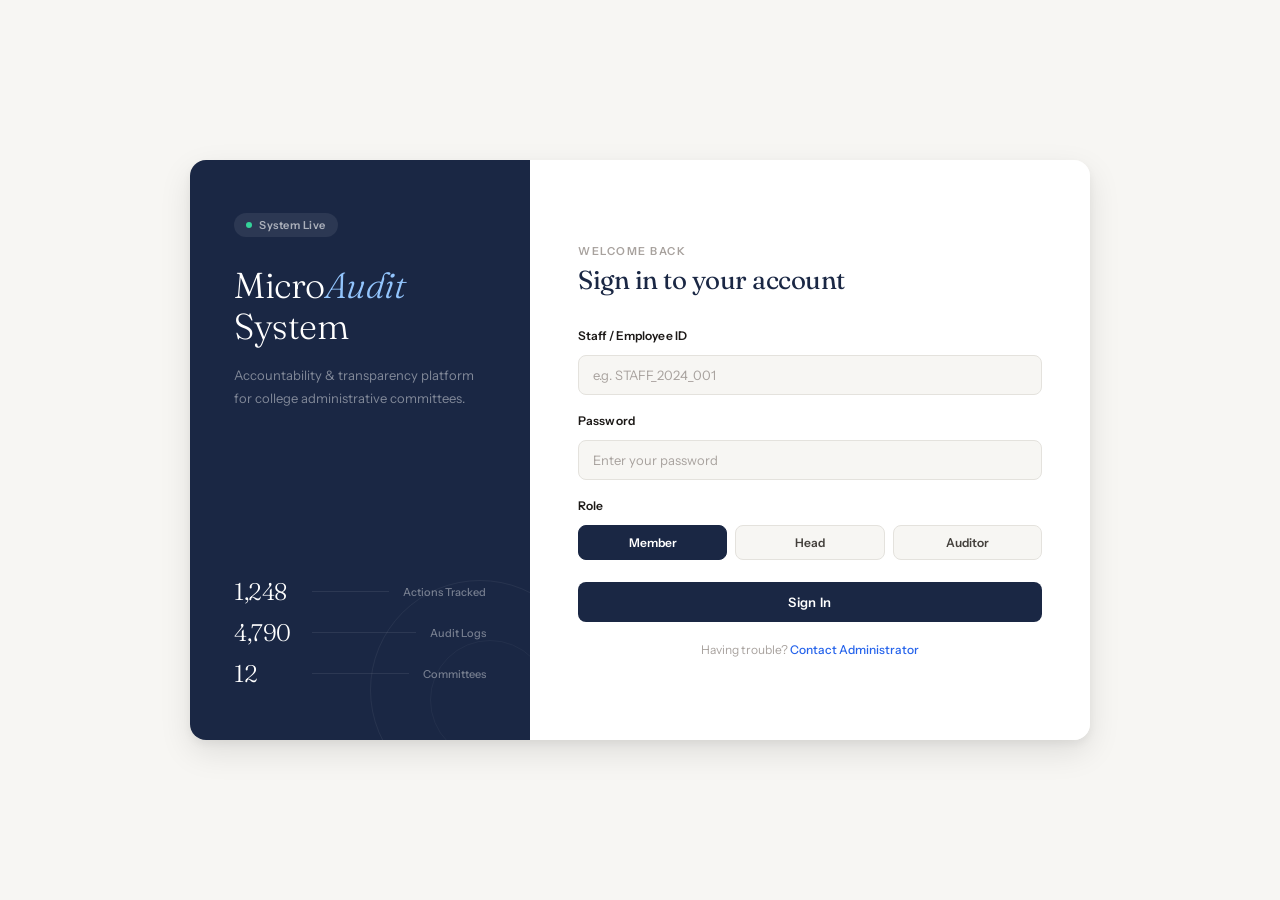
==== index.html @ 89b5cac2 "feat: initial frontend — Member 1 (Gaurav)" ====
<!DOCTYPE html>
<html lang="en">
<head>
  <meta charset="UTF-8"/>
  <meta name="viewport" content="width=device-width, initial-scale=1.0"/>
  <title>MicroAudit — Login</title>
  <link href="https://fonts.googleapis.com/css2?family=Fraunces:ital,wght@0,300;0,400;1,300;1,400&family=Instrument+Sans:wght@400;500;600;700&display=swap" rel="stylesheet"/>
  <link rel="stylesheet" href="css/global.css"/>
  <link rel="stylesheet" href="css/login.css"/>
</head>
<body>
<div class="login-page">

  <!-- LEFT -->
  <div class="left-panel">
    <div class="lp-top">
      <div class="lp-badge"><span class="lp-badge-dot"></span> System Live</div>
      <div class="lp-title">Micro<em>Audit</em><br/>System</div>
      <p class="lp-desc">Accountability & transparency platform for college administrative committees.</p>
    </div>
    <div class="lp-stats">
      <div class="lp-stat">
        <div class="lp-stat-num">1,248</div>
        <div class="lp-stat-line"></div>
        <div class="lp-stat-label">Actions Tracked</div>
      </div>
      <div class="lp-stat">
        <div class="lp-stat-num">4,790</div>
        <div class="lp-stat-line"></div>
        <div class="lp-stat-label">Audit Logs</div>
      </div>
      <div class="lp-stat">
        <div class="lp-stat-num">12</div>
        <div class="lp-stat-line"></div>
        <div class="lp-stat-label">Committees</div>
      </div>
    </div>
  </div>

  <!-- RIGHT -->
  <div class="right-panel">
    <div class="rp-label">Welcome back</div>
    <div class="rp-title">Sign in to your account</div>

    <div class="form-body">
      <div class="form-group">
        <label>Staff / Employee ID</label>
        <input type="text" id="userId" name="userId" placeholder="e.g. STAFF_2024_001"/>
      </div>
      <div class="form-group">
        <label>Password</label>
        <input type="password" id="password" name="password" placeholder="Enter your password"/>
      </div>
      <div class="form-group">
        <label>Role</label>
        <div class="role-grid">
          <button type="button" class="role-btn active" onclick="selectRole(this)">Member</button>
          <button type="button" class="role-btn" onclick="selectRole(this)">Head</button>
          <button type="button" class="role-btn" onclick="selectRole(this)">Auditor</button>
        </div>
        <input type="hidden" id="selectedRole" name="role" value="Member"/>
      </div>
      <div class="error-msg" id="errMsg">Please fill in all fields.</div>
      <button type="button" class="login-btn" id="loginBtn" onclick="handleLogin()">Sign In</button>
    </div>

    <div class="form-footer">
      Having trouble? <a href="#">Contact Administrator</a>
    </div>
  </div>

</div>
<script src="js/User.js"></script>
<script src="js/login.js"></script>
</body>
</html>
---- css/global.css ----
/* ============================================
   global.css — Clean Minimal Theme
   Fonts: Fraunces (display) + Instrument Sans (body)
   ============================================ */

*, *::before, *::after { box-sizing: border-box; margin: 0; padding: 0; }

:root {
  --bg:       #f7f6f3;
  --surface:  #ffffff;
  --surface2: #f2f1ee;
  --border:   #e4e2dd;
  --border2:  #d0cec9;
  --navy:     #1a2744;
  --navy2:    #2d3f6b;
  --accent:   #2563eb;
  --success:  #16a34a;
  --warn:     #d97706;
  --danger:   #dc2626;
  --text:     #1c1917;
  --text2:    #44403c;
  --muted:    #a8a29e;
  --sw:       224px;
  --shadow-sm: 0 1px 3px rgba(0,0,0,0.06), 0 1px 2px rgba(0,0,0,0.04);
  --shadow:    0 4px 12px rgba(0,0,0,0.07), 0 2px 4px rgba(0,0,0,0.04);
  --shadow-lg: 0 12px 32px rgba(0,0,0,0.1), 0 4px 8px rgba(0,0,0,0.05);
}

body {
  font-family: 'Instrument Sans', sans-serif;
  background: var(--bg);
  color: var(--text);
  min-height: 100vh;
  -webkit-font-smoothing: antialiased;
}

a { text-decoration: none; color: inherit; }

.sidebar {
  width: var(--sw);
  background: var(--navy);
  display: flex; flex-direction: column;
  position: fixed; top: 0; left: 0; height: 100vh; z-index: 100;
}

.logo-wrap { padding: 28px 22px 22px; border-bottom: 1px solid rgba(255,255,255,0.08); }
.logo-text { font-family: 'Fraunces', serif; font-size: 18px; font-weight: 300; color: #fff; letter-spacing: 0.2px; line-height: 1.2; }
.logo-text span { font-style: italic; color: #93c5fd; }
.logo-sub { font-size: 10px; font-weight: 500; letter-spacing: 1.5px; text-transform: uppercase; color: rgba(255,255,255,0.35); margin-top: 4px; }

.nav { flex: 1; padding: 16px 12px; display: flex; flex-direction: column; gap: 1px; }
.nav-label { font-size: 9px; font-weight: 600; letter-spacing: 1.5px; text-transform: uppercase; color: rgba(255,255,255,0.28); padding: 14px 10px 6px; }
.nav-item { display: flex; align-items: center; gap: 10px; padding: 9px 10px; border-radius: 6px; cursor: pointer; font-size: 13px; font-weight: 500; color: rgba(255,255,255,0.55); transition: all 0.15s; border: 1px solid transparent; }
.nav-item:hover { background: rgba(255,255,255,0.07); color: rgba(255,255,255,0.9); }
.nav-item.active { background: rgba(255,255,255,0.12); color: #fff; border-color: rgba(255,255,255,0.1); }
.nav-icon { font-size: 14px; width: 20px; text-align: center; opacity: 0.8; }
.badge { margin-left: auto; background: #2563eb; color: #fff; font-size: 10px; font-weight: 600; padding: 1px 7px; border-radius: 20px; }

.sidebar-foot { padding: 14px; border-top: 1px solid rgba(255,255,255,0.08); }
.user-card { display: flex; align-items: center; gap: 10px; padding: 10px; background: rgba(255,255,255,0.06); border-radius: 8px; cursor: pointer; transition: background 0.15s; }
.user-card:hover { background: rgba(255,255,255,0.1); }
.avatar, .avatar-sm { width: 32px; height: 32px; background: #2563eb; border-radius: 8px; display: flex; align-items: center; justify-content: center; font-size: 12px; font-weight: 700; color: #fff; flex-shrink: 0; }
.uname { font-size: 12px; font-weight: 600; color: #fff; }
.urole { font-size: 10px; color: rgba(255,255,255,0.4); margin-top: 1px; text-transform: capitalize; }

.main { margin-left: var(--sw); flex: 1; display: flex; flex-direction: column; min-height: 100vh; }

.topbar { height: 58px; border-bottom: 1px solid var(--border); display: flex; align-items: center; padding: 0 32px; gap: 12px; background: var(--surface); position: sticky; top: 0; z-index: 50; }
.topbar-title { font-family: 'Fraunces', serif; font-size: 17px; font-weight: 400; color: var(--navy); letter-spacing: -0.3px; }
.tb-right { margin-left: auto; display: flex; align-items: center; gap: 10px; }
.tb-time { font-size: 12px; color: var(--muted); font-variant-numeric: tabular-nums; }

.icon-btn { width: 34px; height: 34px; border: 1px solid var(--border); background: transparent; border-radius: 8px; color: var(--muted); cursor: pointer; font-size: 14px; display: flex; align-items: center; justify-content: center; transition: all 0.15s; position: relative; }
.icon-btn:hover { border-color: var(--navy); color: var(--navy); }
.dot { position: absolute; top: 7px; right: 7px; width: 5px; height: 5px; background: var(--danger); border-radius: 50%; border: 1.5px solid white; }

.new-action-btn { display: flex; align-items: center; gap: 6px; padding: 8px 16px; background: var(--navy); border: none; border-radius: 8px; font-family: 'Instrument Sans', sans-serif; font-size: 12px; font-weight: 600; color: #fff; cursor: pointer; transition: all 0.15s; letter-spacing: 0.2px; }
.new-action-btn:hover { background: var(--navy2); box-shadow: var(--shadow); }

.back-btn { display: flex; align-items: center; gap: 6px; padding: 8px 14px; background: transparent; border: 1px solid var(--border); border-radius: 8px; font-family: 'Instrument Sans', sans-serif; font-size: 12px; font-weight: 500; color: var(--text2); cursor: pointer; transition: all 0.15s; }
.back-btn:hover { border-color: var(--navy); color: var(--navy); }

.panel { background: var(--surface); border: 1px solid var(--border); border-radius: 12px; box-shadow: var(--shadow-sm); }
.ph { padding: 18px 22px; border-bottom: 1px solid var(--border); display: flex; align-items: center; justify-content: space-between; }
.ph-title { font-family: 'Fraunces', serif; font-size: 14px; font-weight: 400; color: var(--navy); letter-spacing: -0.2px; }
.ph-link { font-size: 12px; font-weight: 500; color: var(--accent); cursor: pointer; }

table { width: 100%; border-collapse: collapse; }
thead th { font-size: 11px; font-weight: 600; letter-spacing: 0.5px; text-transform: uppercase; color: var(--muted); padding: 11px 20px; text-align: left; border-bottom: 1px solid var(--border); background: var(--bg); }
tbody tr { transition: background 0.1s; cursor: pointer; }
tbody tr:hover { background: var(--bg); }
tbody td { padding: 13px 20px; font-size: 13px; border-bottom: 1px solid var(--border); color: var(--text2); }
tbody tr:last-child td { border-bottom: none; }

.status-badge { display: inline-flex; align-items: center; gap: 5px; padding: 3px 10px; border-radius: 20px; font-size: 11px; font-weight: 600; }
.s-created  { background: #eff6ff; color: #2563eb; }
.s-review   { background: #fffbeb; color: #d97706; }
.s-approved { background: #f0fdf4; color: #16a34a; }
.s-rejected { background: #fef2f2; color: #dc2626; }
.s-closed   { background: #f5f5f4; color: #78716c; }

.toast { position: fixed; bottom: 28px; right: 28px; background: var(--navy); border-radius: 10px; padding: 14px 20px; font-size: 13px; font-weight: 500; color: #fff; display: flex; align-items: center; gap: 10px; transform: translateY(80px); opacity: 0; transition: transform 0.35s ease, opacity 0.35s ease; box-shadow: var(--shadow-lg); z-index: 999; }
.toast.show { transform: translateY(0); opacity: 1; }

.form-row { display: grid; grid-template-columns: 1fr 1fr; gap: 16px; }
.form-group { display: flex; flex-direction: column; gap: 6px; }
.form-group.full { grid-column: 1 / -1; }
.form-group label { font-size: 12px; font-weight: 600; color: var(--text); letter-spacing: 0.1px; }
.form-group input, .form-group select, .form-group textarea { background: var(--surface); border: 1px solid var(--border); border-radius: 8px; padding: 10px 14px; font-family: 'Instrument Sans', sans-serif; font-size: 13px; color: var(--text); outline: none; transition: border-color 0.15s, box-shadow 0.15s; width: 100%; }
.form-group input:focus, .form-group select:focus, .form-group textarea:focus { border-color: var(--accent); box-shadow: 0 0 0 3px rgba(37,99,235,0.1); }
.form-group input::placeholder, .form-group textarea::placeholder { color: var(--muted); }
.form-group select option { background: var(--surface); }
.form-group input[readonly] { background: var(--bg); color: var(--muted); cursor: not-allowed; }
.form-group textarea { resize: vertical; min-height: 90px; line-height: 1.6; }
.field-err { font-size: 11px; color: var(--danger); margin-top: 2px; display: none; font-weight: 500; }
.input-err { border-color: var(--danger) !important; }

@keyframes fadeUp { from { opacity:0; transform:translateY(16px); } to { opacity:1; transform:translateY(0); } }
@keyframes blink  { 0%,100%{opacity:1} 50%{opacity:0.3} }

@media (max-width: 600px) { .sidebar{display:none} .main{margin-left:0} .form-row{grid-template-columns:1fr} }
---- css/login.css ----
/* login.css — Clean Minimal Theme */
body { display:flex; align-items:center; justify-content:center; min-height:100vh; background:var(--bg); }

.login-page { display:flex; width:900px; max-width:96vw; min-height:580px; border-radius:16px; overflow:hidden; box-shadow:var(--shadow-lg); animation:fadeUp 0.5s ease both; }

.left-panel { width:340px; background:var(--navy); padding:52px 44px; display:flex; flex-direction:column; justify-content:space-between; flex-shrink:0; position:relative; overflow:hidden; }
.left-panel::after { content:''; position:absolute; bottom:-60px; right:-60px; width:220px; height:220px; border-radius:50%; border:1px solid rgba(255,255,255,0.06); }
.left-panel::before { content:''; position:absolute; bottom:-20px; right:-20px; width:120px; height:120px; border-radius:50%; border:1px solid rgba(255,255,255,0.04); }

.lp-top {}
.lp-badge { display:inline-flex; align-items:center; gap:7px; background:rgba(255,255,255,0.08); padding:5px 12px; border-radius:20px; font-size:11px; font-weight:600; color:rgba(255,255,255,0.6); letter-spacing:0.5px; margin-bottom:28px; }
.lp-badge-dot { width:6px; height:6px; background:#34d399; border-radius:50%; animation:blink 2s ease infinite; }
.lp-title { font-family:'Fraunces',serif; font-size:36px; font-weight:300; color:#fff; line-height:1.15; letter-spacing:-0.5px; }
.lp-title em { font-style:italic; color:#93c5fd; }
.lp-desc { margin-top:16px; font-size:13px; color:rgba(255,255,255,0.45); line-height:1.8; }

.lp-stats { display:flex; flex-direction:column; gap:12px; position:relative; z-index:1; }
.lp-stat { display:flex; align-items:center; gap:14px; }
.lp-stat-num { font-family:'Fraunces',serif; font-size:24px; font-weight:300; color:#fff; width:64px; flex-shrink:0; letter-spacing:-0.5px; }
.lp-stat-label { font-size:11px; color:rgba(255,255,255,0.4); font-weight:500; }
.lp-stat-line { flex:1; height:1px; background:rgba(255,255,255,0.08); }

.right-panel { flex:1; background:#fff; padding:52px 48px; display:flex; flex-direction:column; justify-content:center; gap:0; }

.rp-label { font-size:11px; font-weight:600; letter-spacing:1.5px; text-transform:uppercase; color:var(--muted); margin-bottom:6px; }
.rp-title { font-family:'Fraunces',serif; font-size:26px; font-weight:400; color:var(--navy); letter-spacing:-0.5px; margin-bottom:32px; }

.form-body { display:flex; flex-direction:column; gap:18px; }
.form-group label { font-size:12px; font-weight:600; color:var(--text); display:block; margin-bottom:6px; }
.form-group input { width:100%; background:var(--bg); border:1px solid var(--border); border-radius:8px; padding:11px 14px; font-family:'Instrument Sans',sans-serif; font-size:13px; color:var(--text); outline:none; transition:border-color 0.15s,box-shadow 0.15s; }
.form-group input:focus { border-color:var(--accent); box-shadow:0 0 0 3px rgba(37,99,235,0.1); background:#fff; }
.form-group input::placeholder { color:var(--muted); }

.role-grid { display:grid; grid-template-columns:repeat(3,1fr); gap:8px; }
.role-btn { padding:9px 6px; background:var(--bg); border:1.5px solid var(--border); border-radius:8px; color:var(--text2); font-family:'Instrument Sans',sans-serif; font-size:12px; font-weight:600; cursor:pointer; transition:all 0.15s; text-align:center; }
.role-btn:hover { border-color:var(--navy); color:var(--navy); }
.role-btn.active { background:var(--navy); border-color:var(--navy); color:#fff; }

.error-msg { font-size:12px; color:var(--danger); background:#fef2f2; border:1px solid #fecaca; padding:10px 14px; border-radius:8px; display:none; font-weight:500; }

.login-btn { width:100%; padding:12px; background:var(--navy); border:none; border-radius:8px; font-family:'Instrument Sans',sans-serif; font-size:13px; font-weight:600; color:#fff; cursor:pointer; transition:all 0.2s; letter-spacing:0.3px; margin-top:4px; }
.login-btn:hover { background:var(--navy2); box-shadow:0 4px 16px rgba(26,39,68,0.25); }
.login-btn:disabled { opacity:0.6; cursor:not-allowed; }

.form-footer { margin-top:20px; font-size:12px; color:var(--muted); text-align:center; }
.form-footer a { color:var(--accent); font-weight:500; }

@media(max-width:680px) { .left-panel{display:none} .right-panel{padding:36px 24px} }
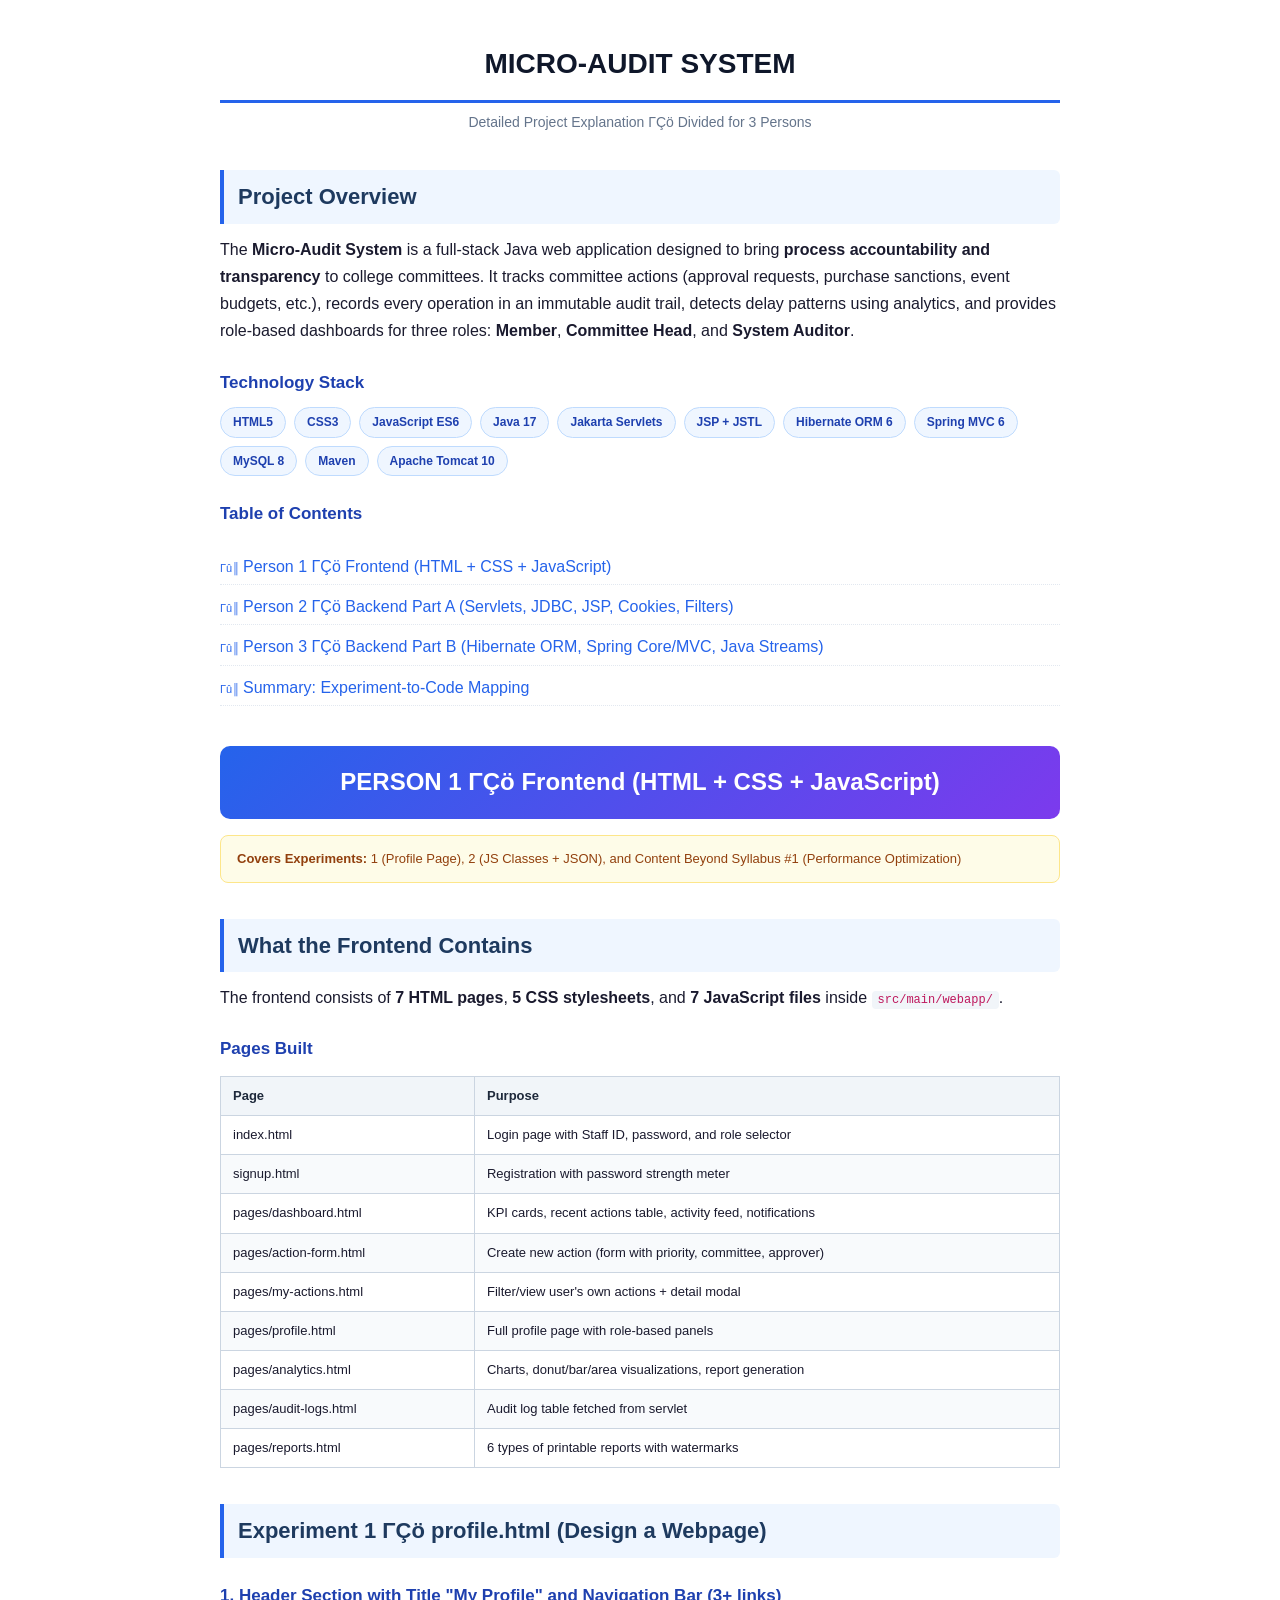
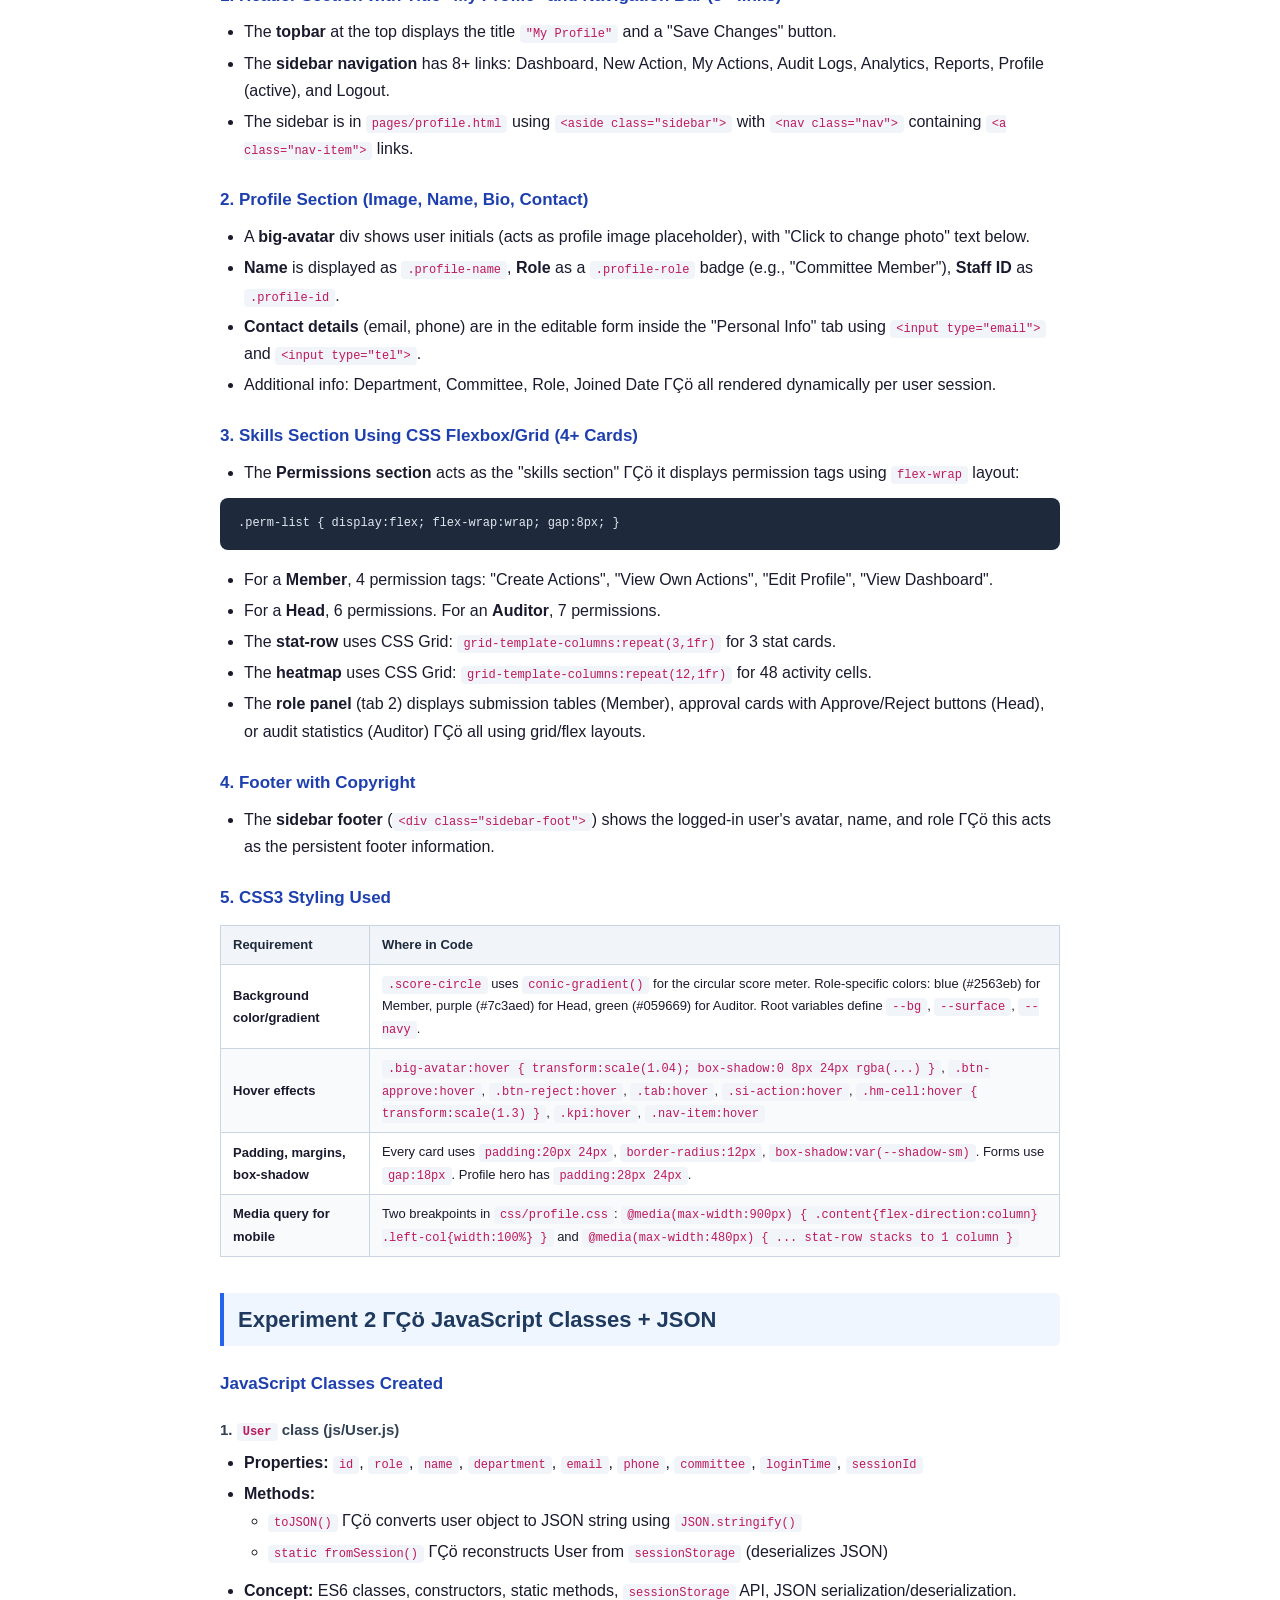
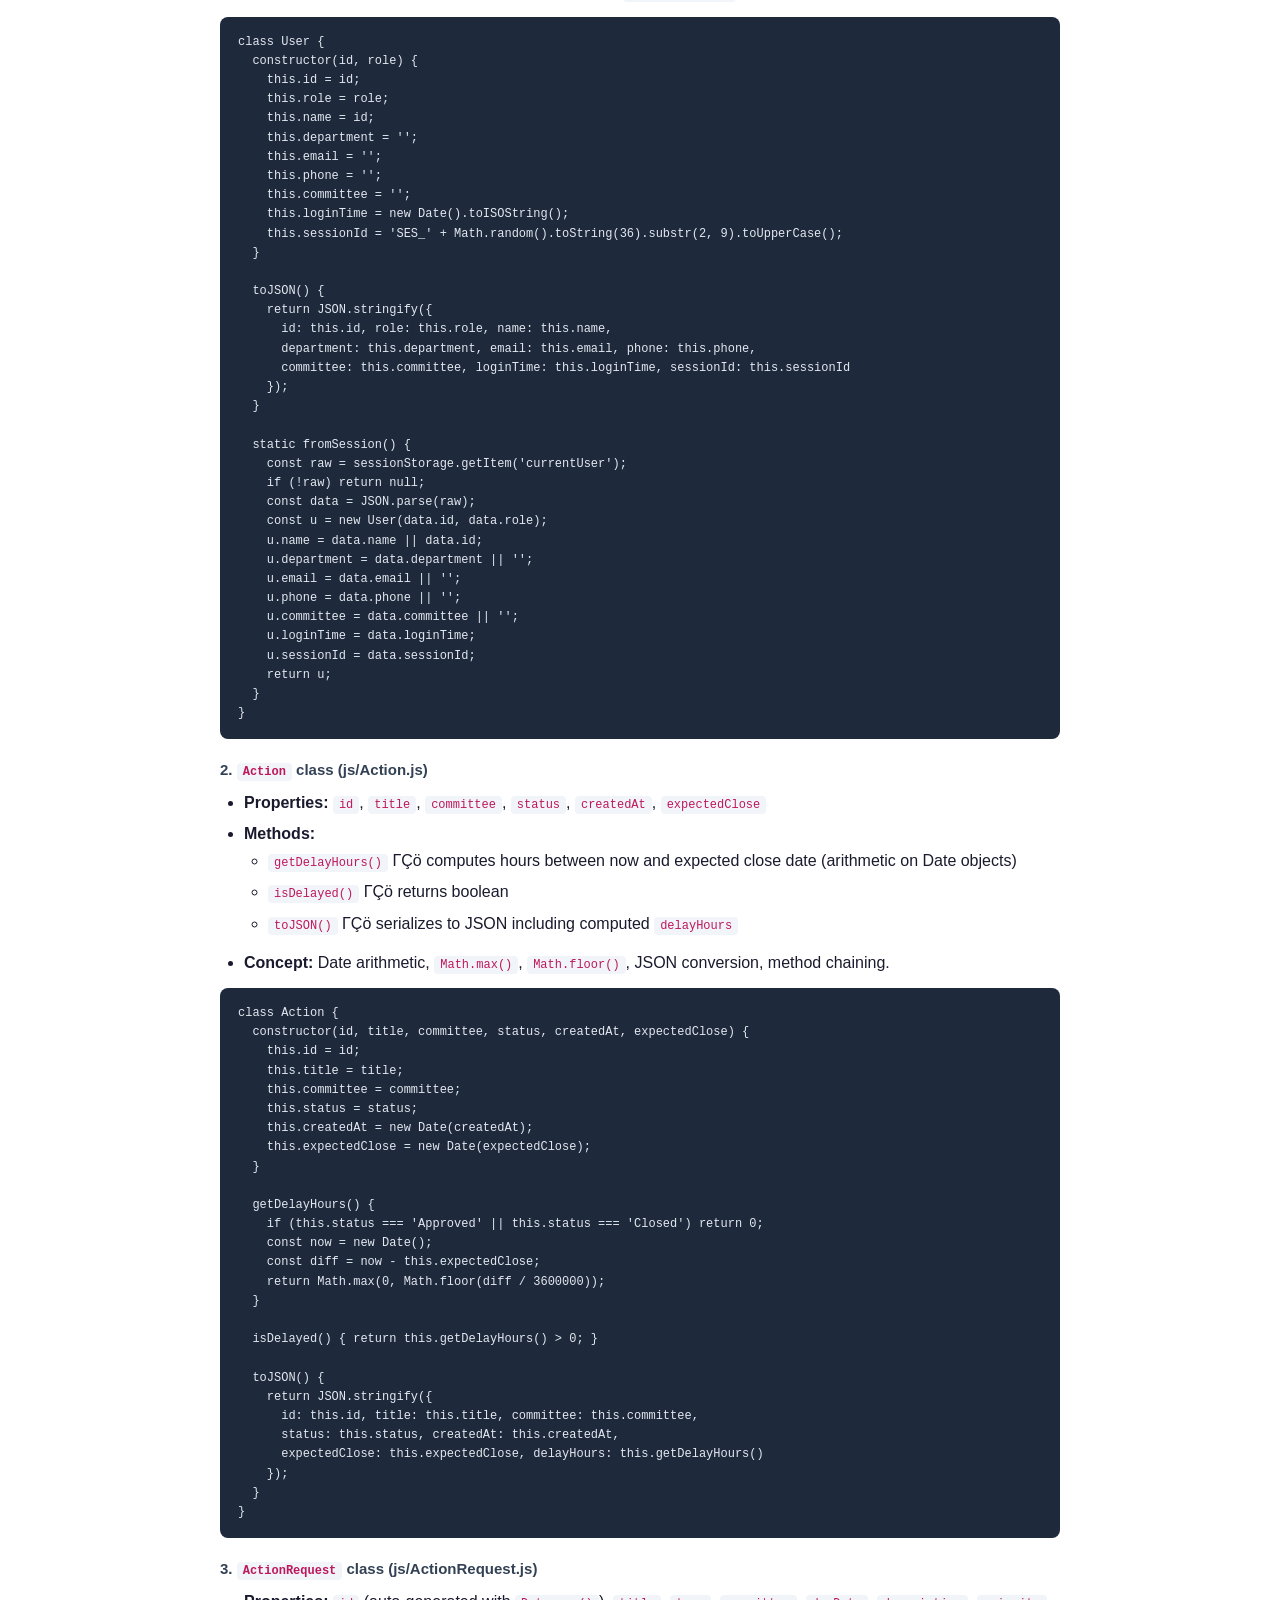
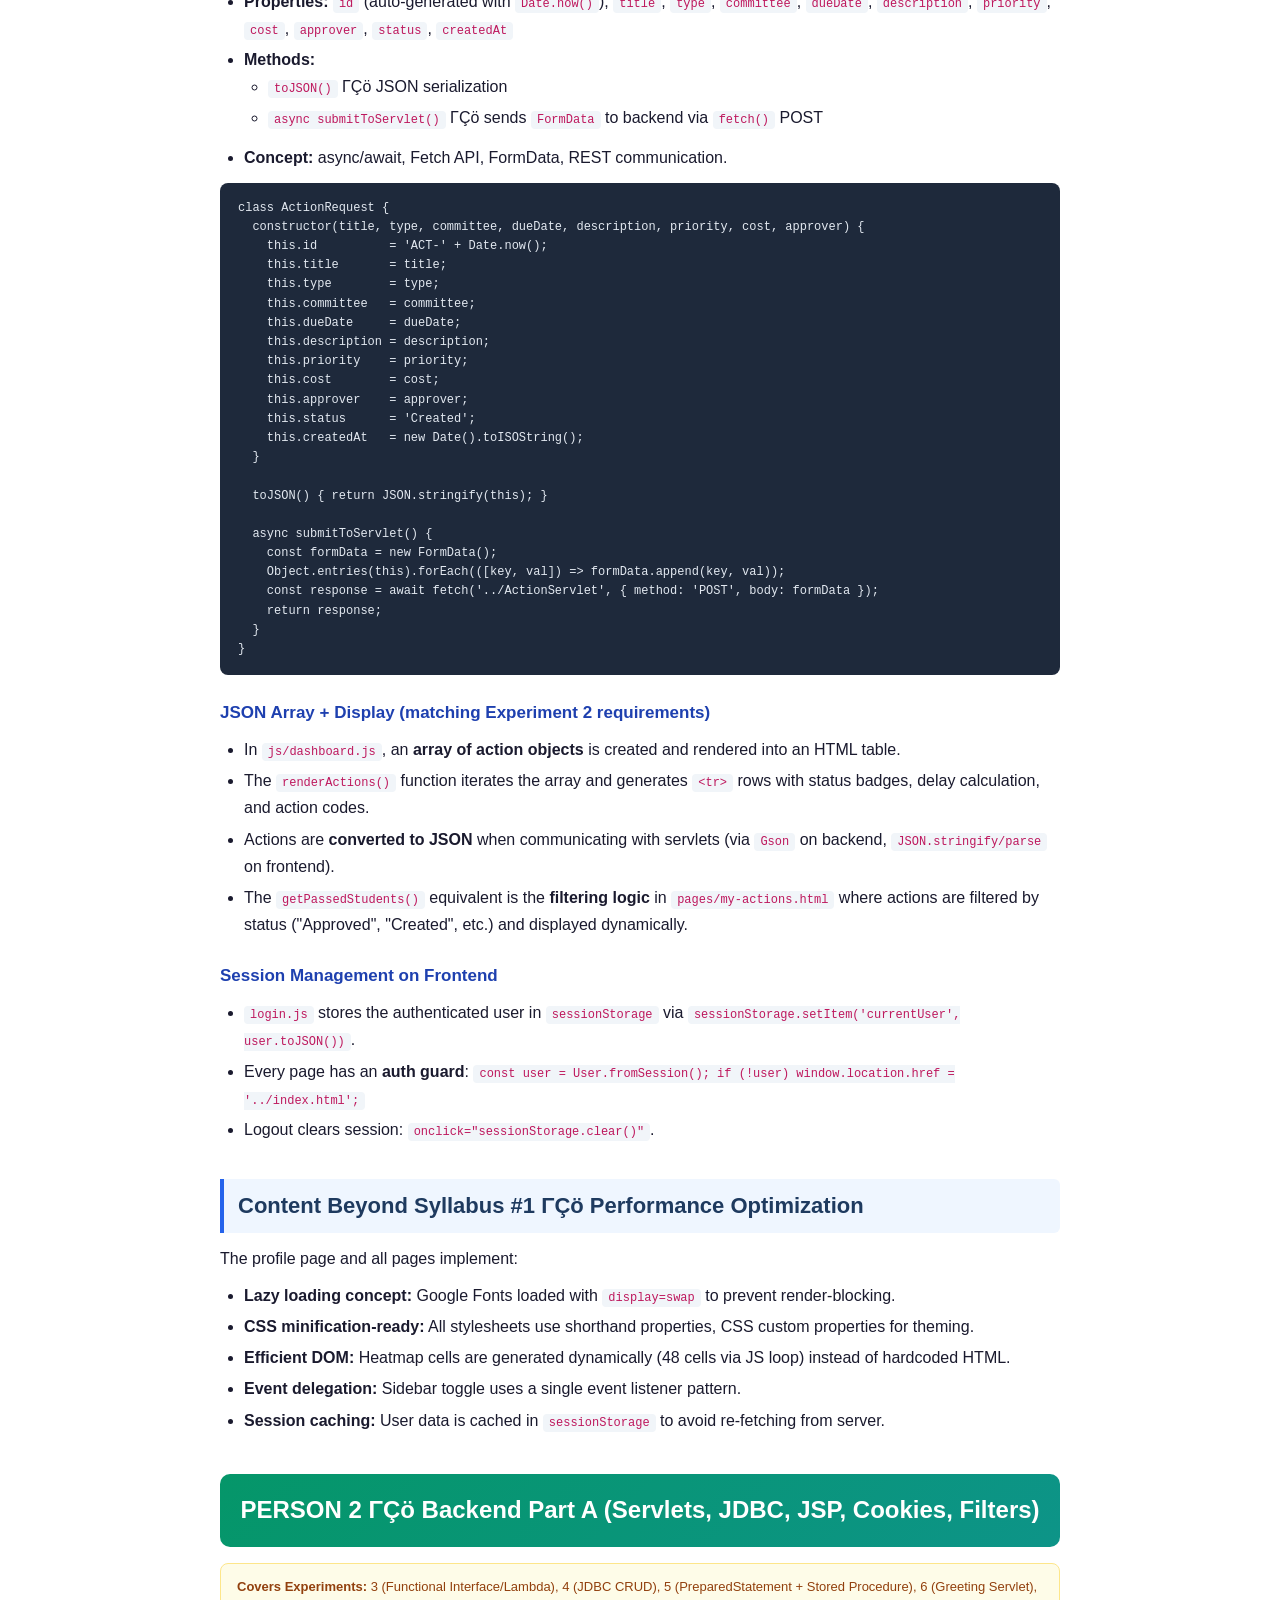
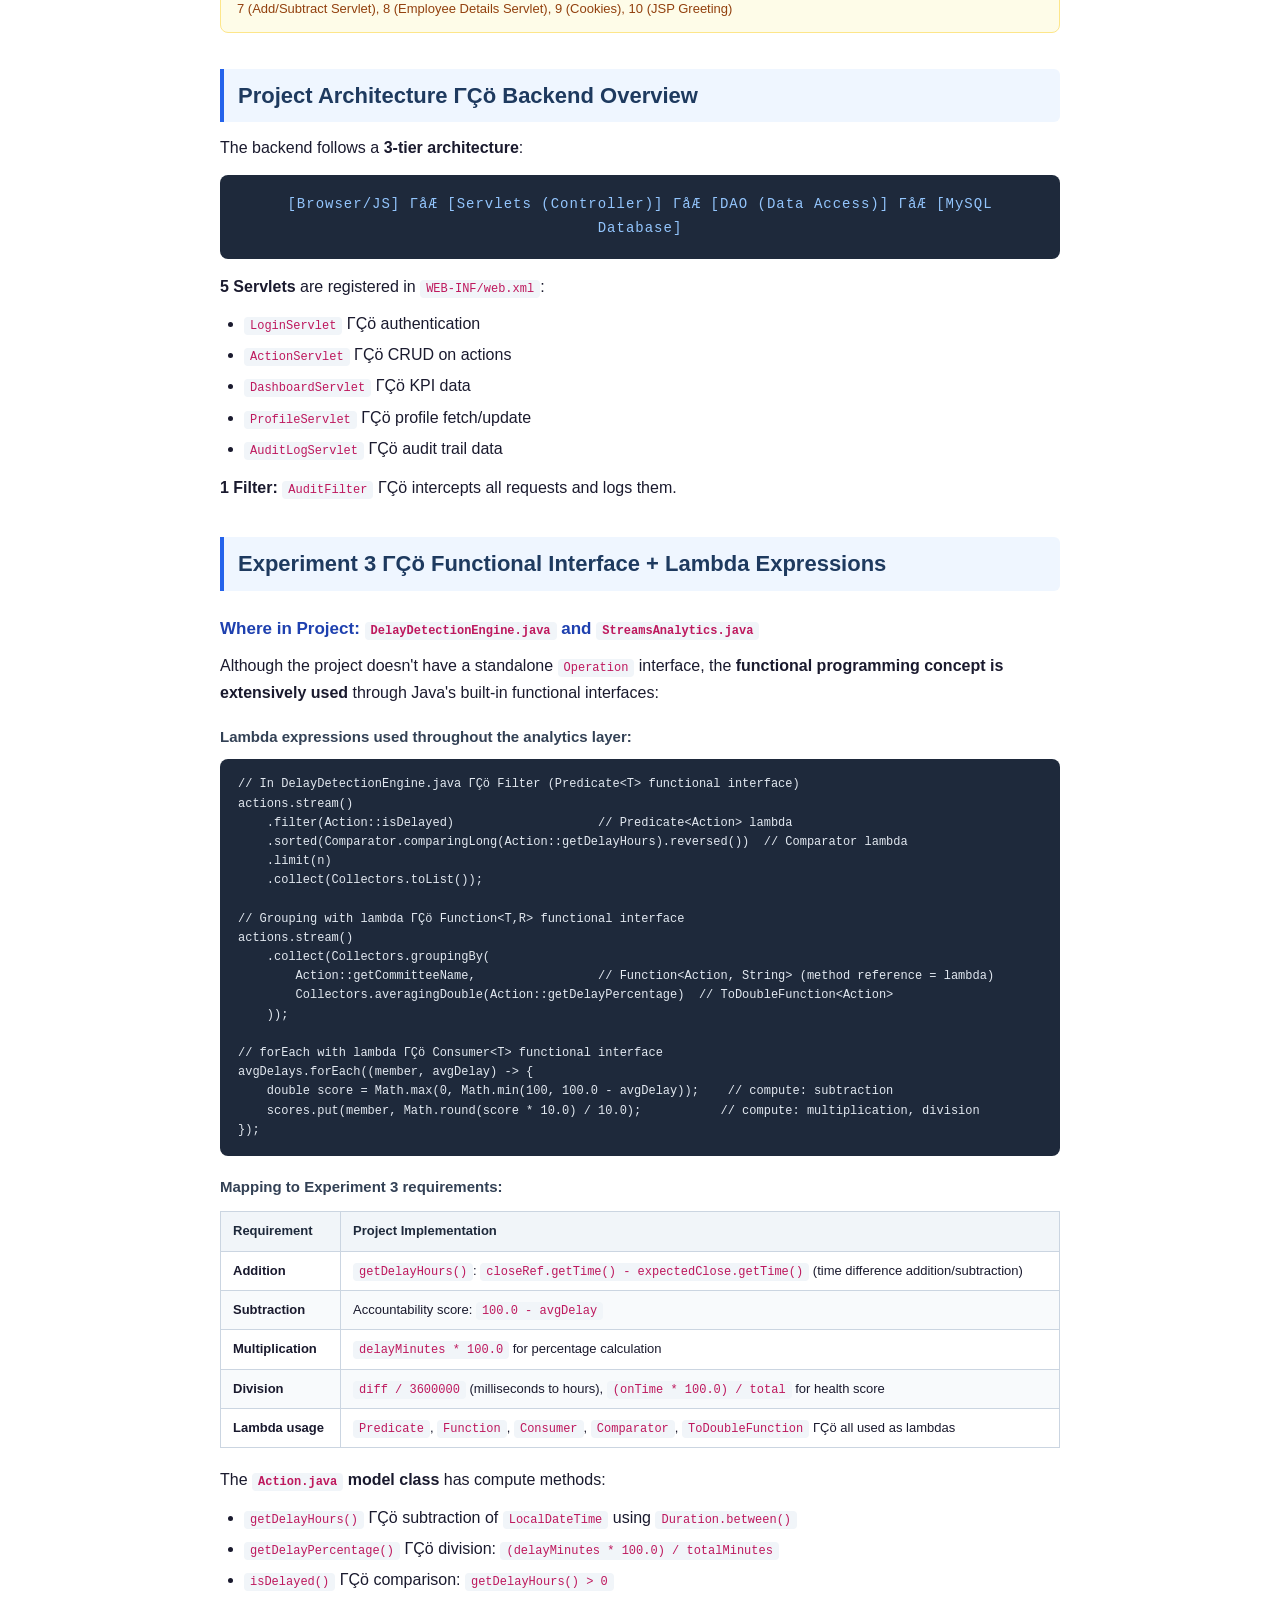
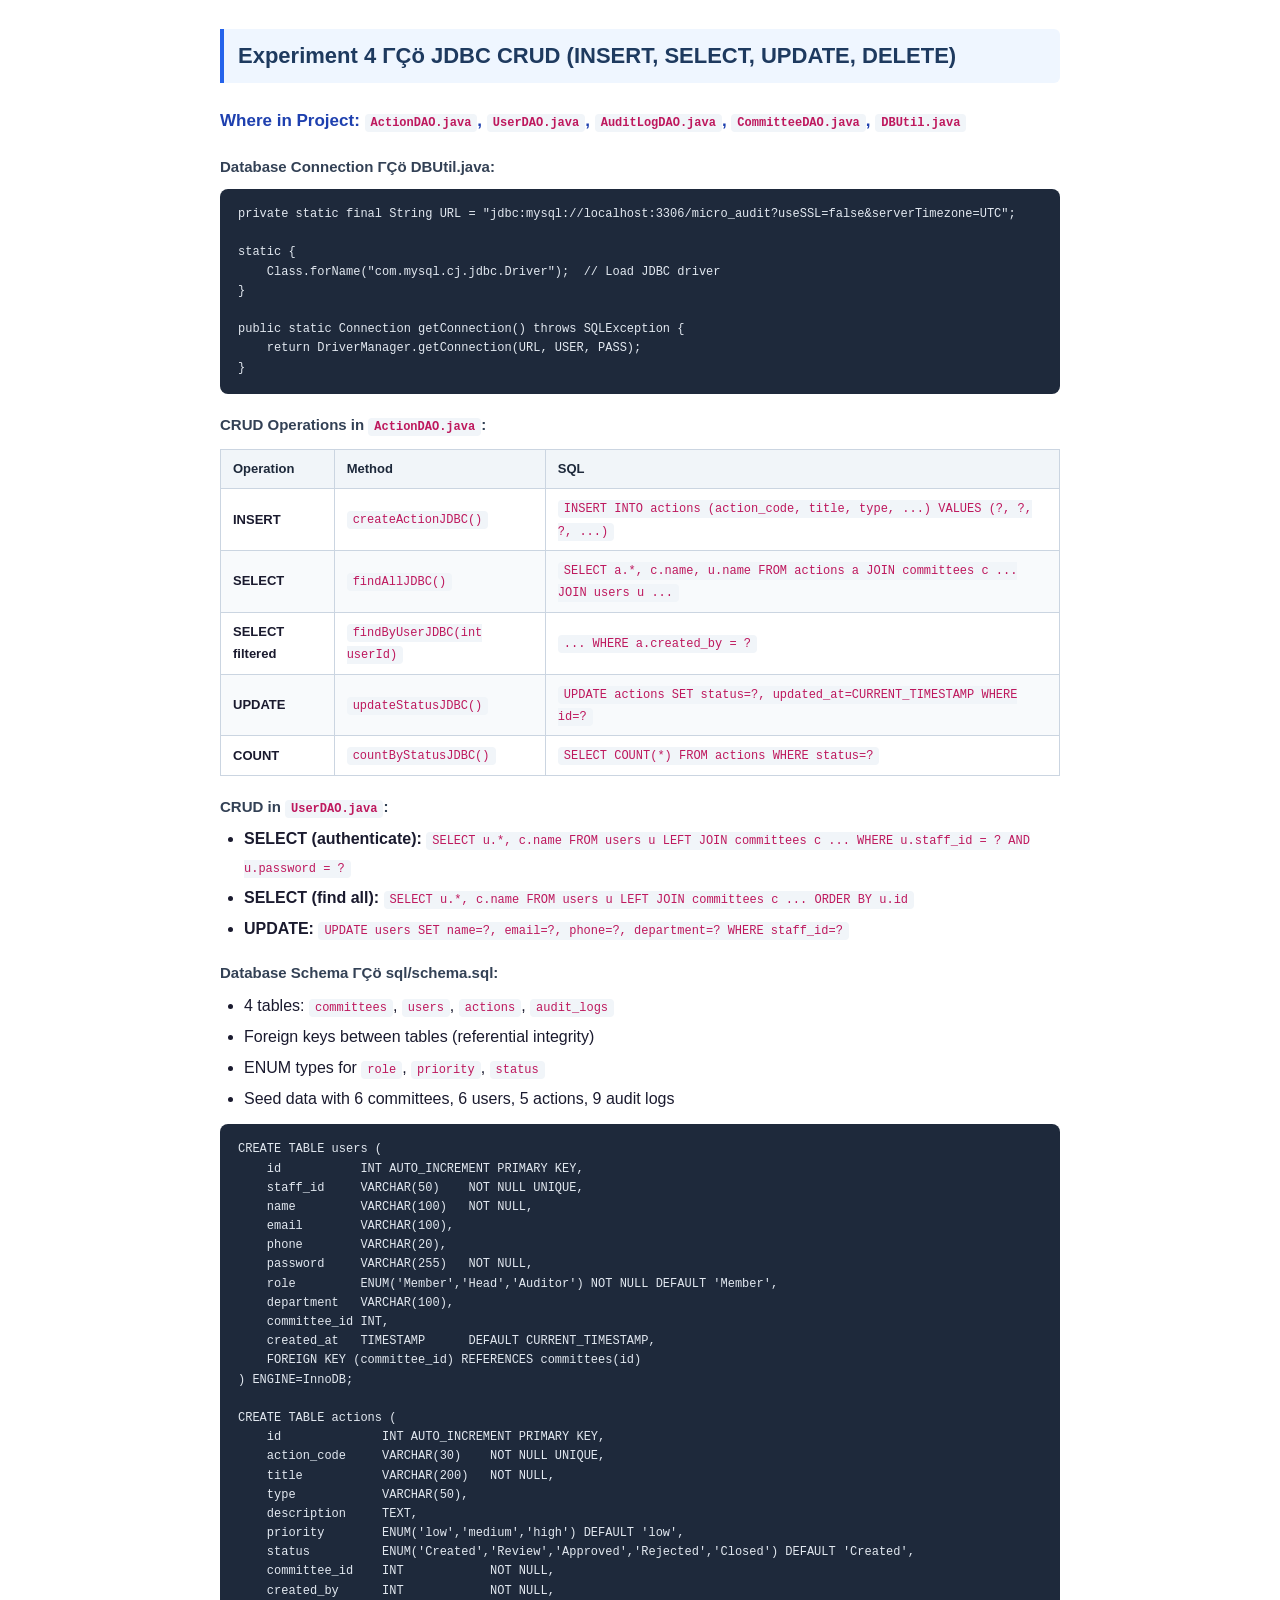
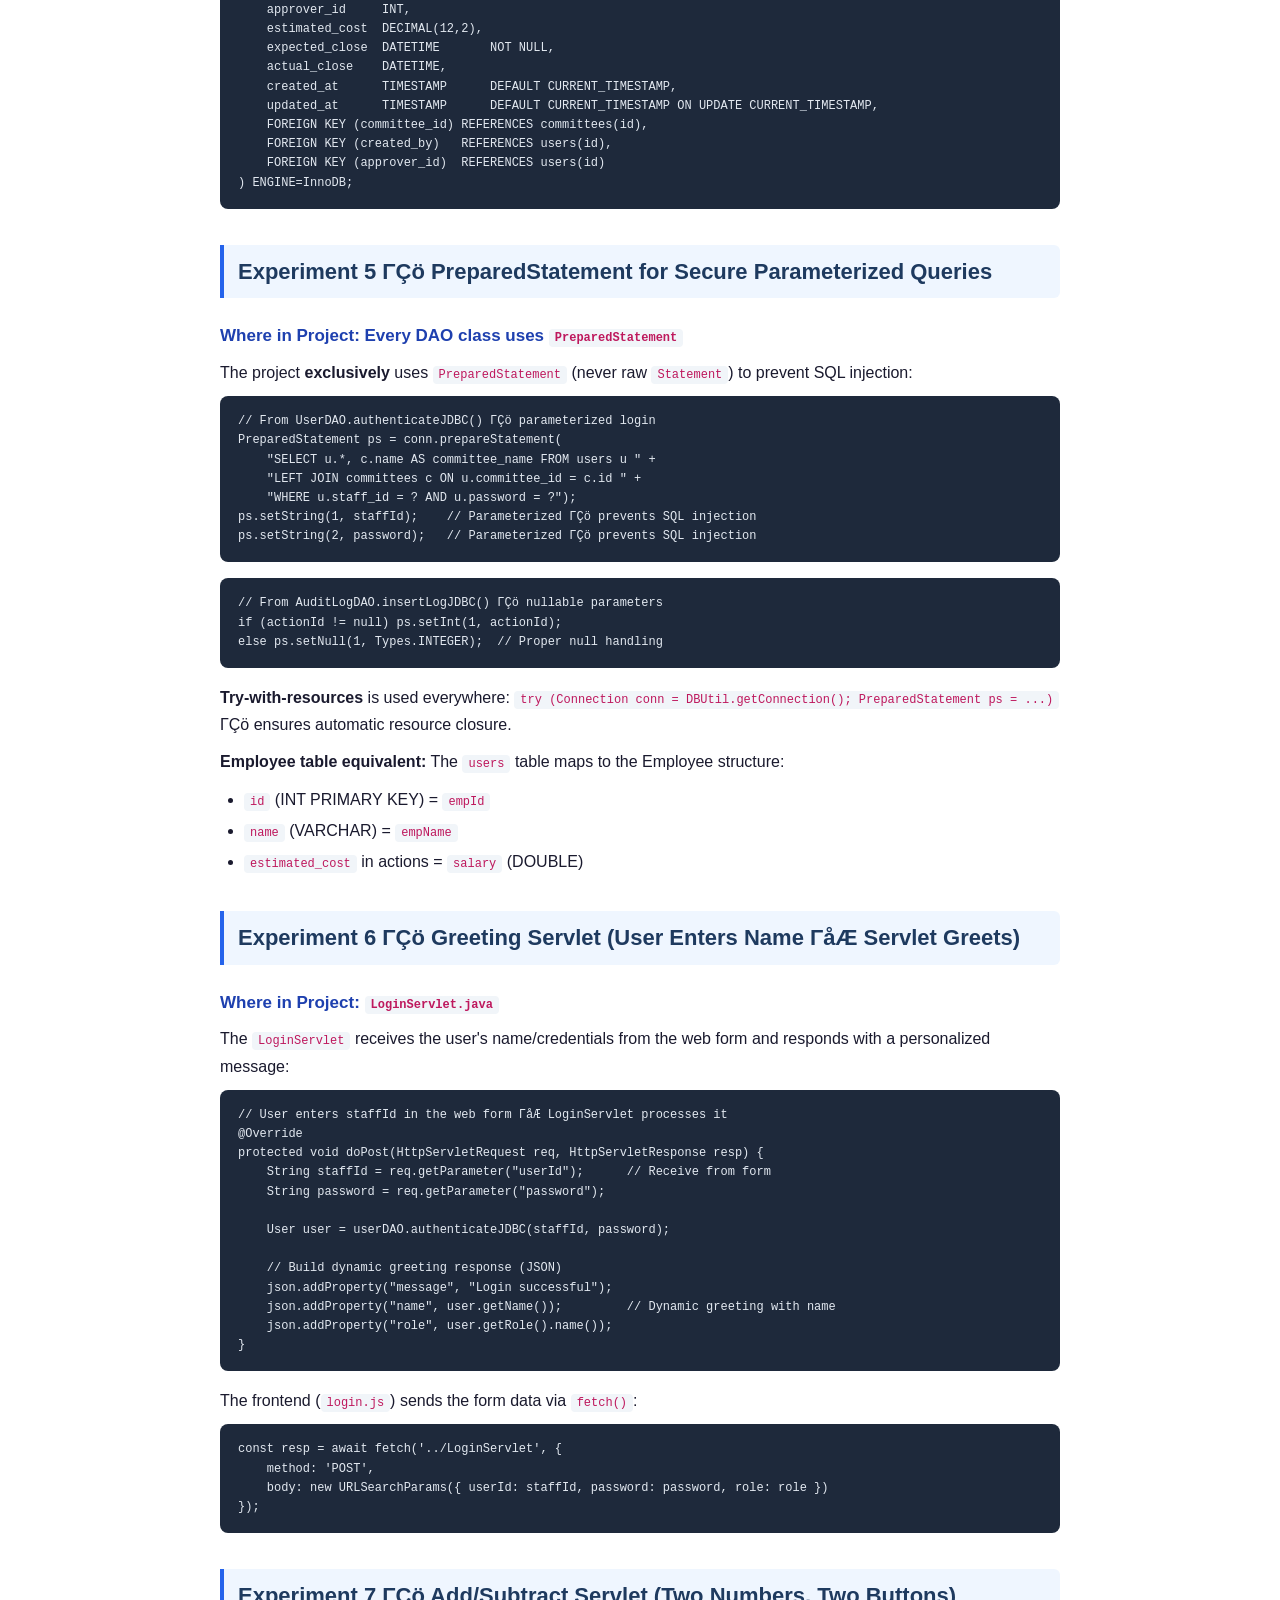
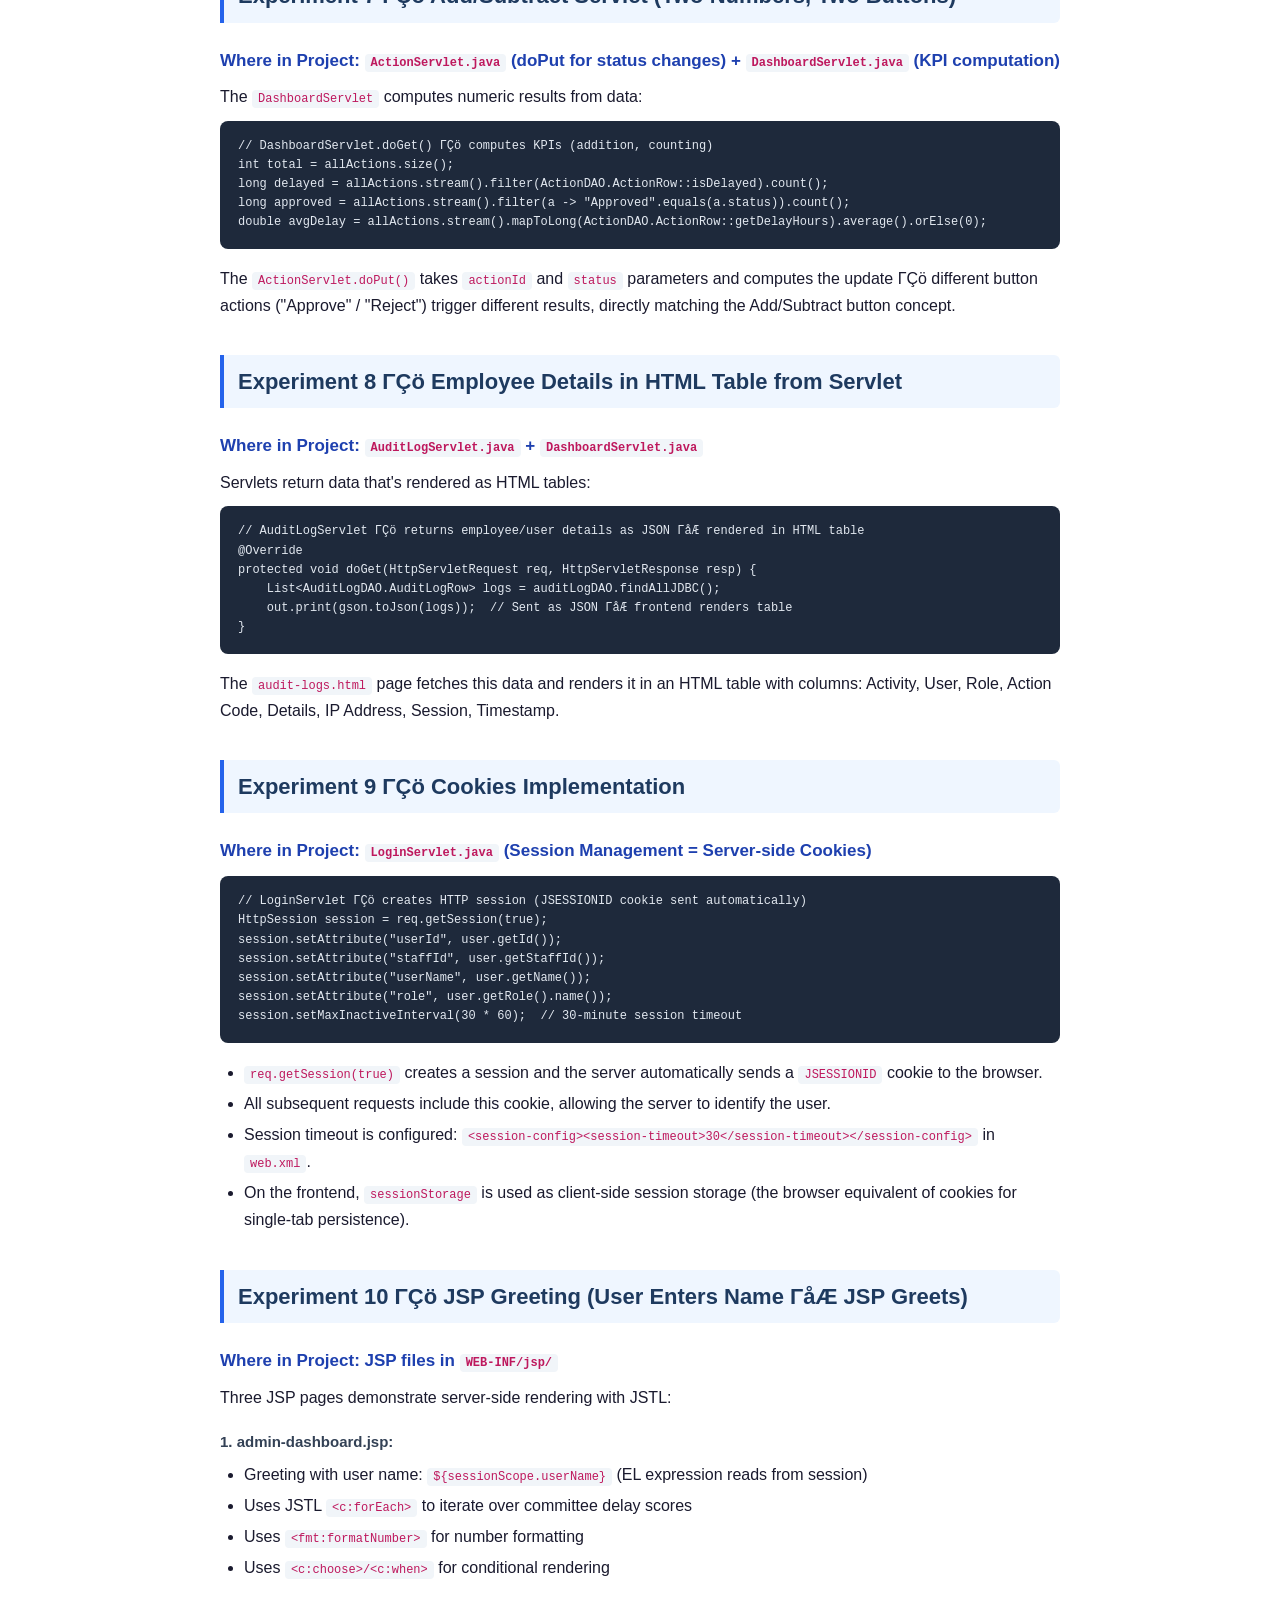
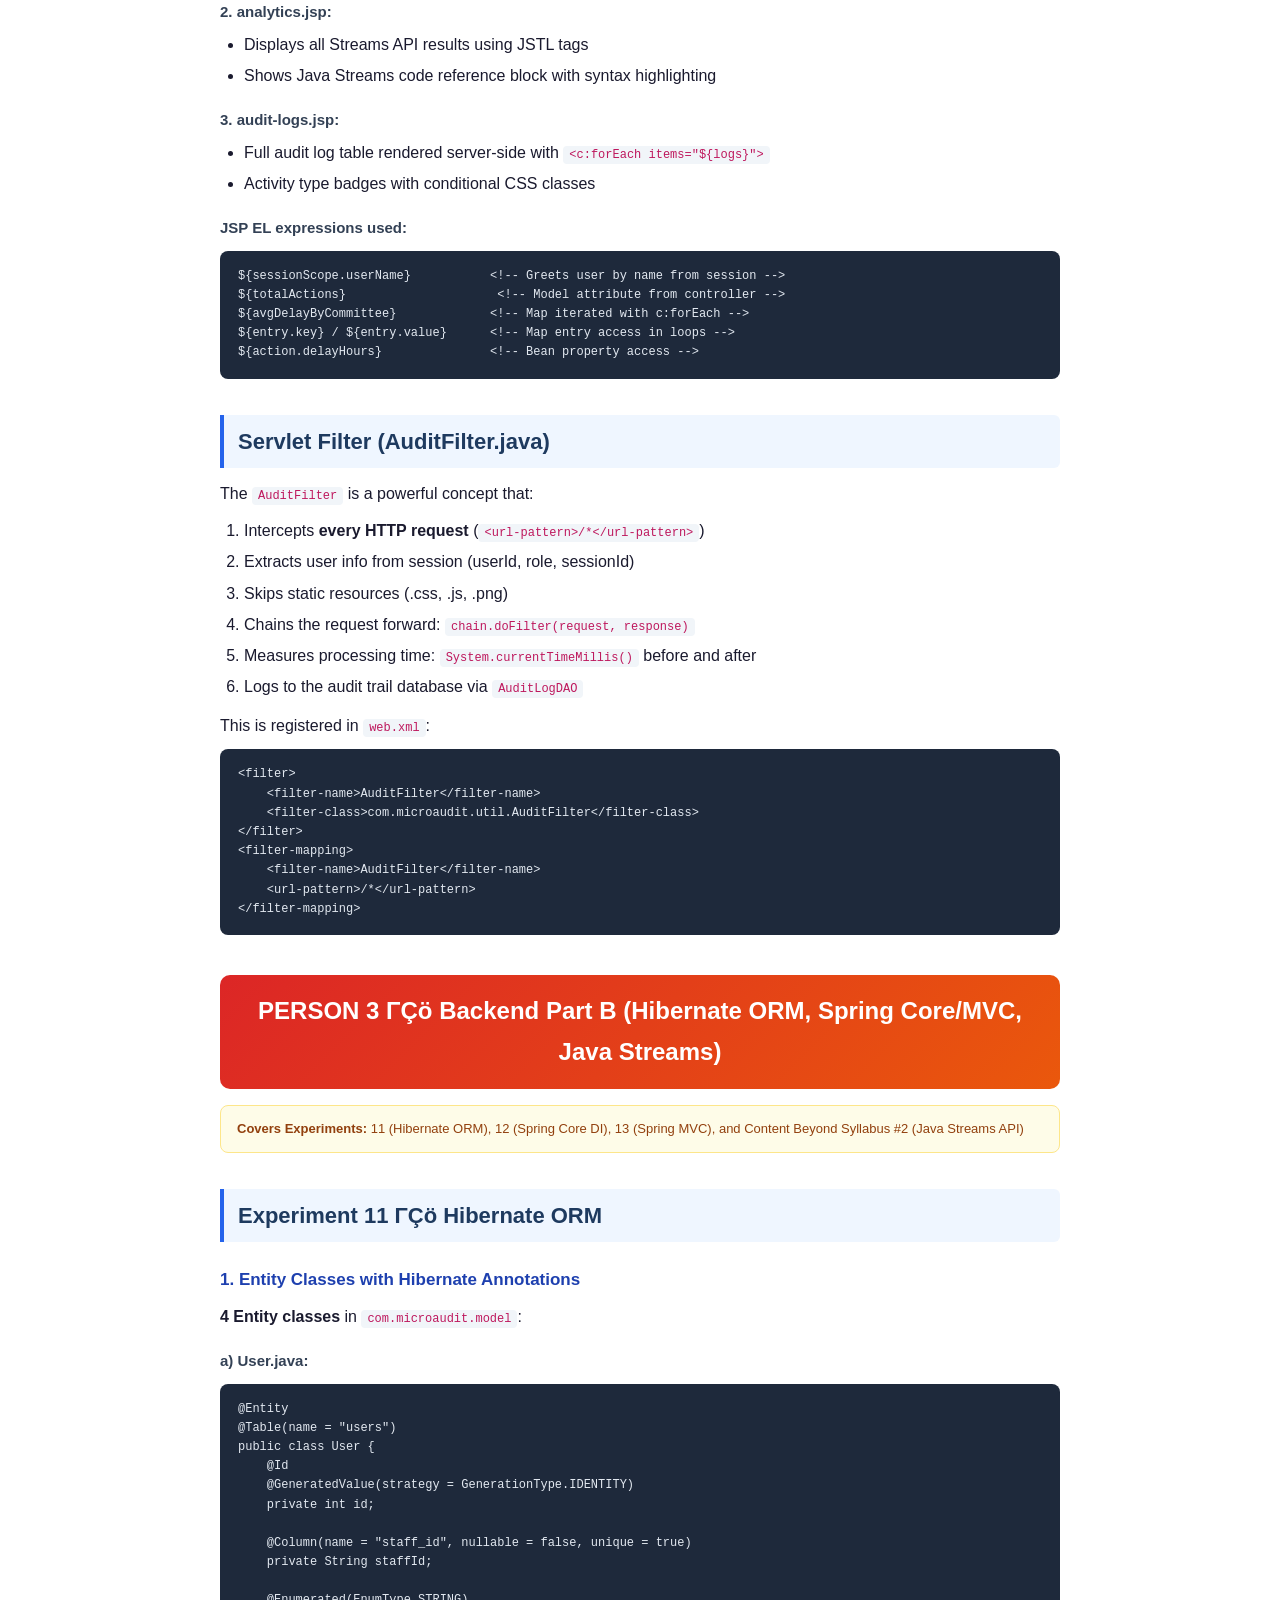
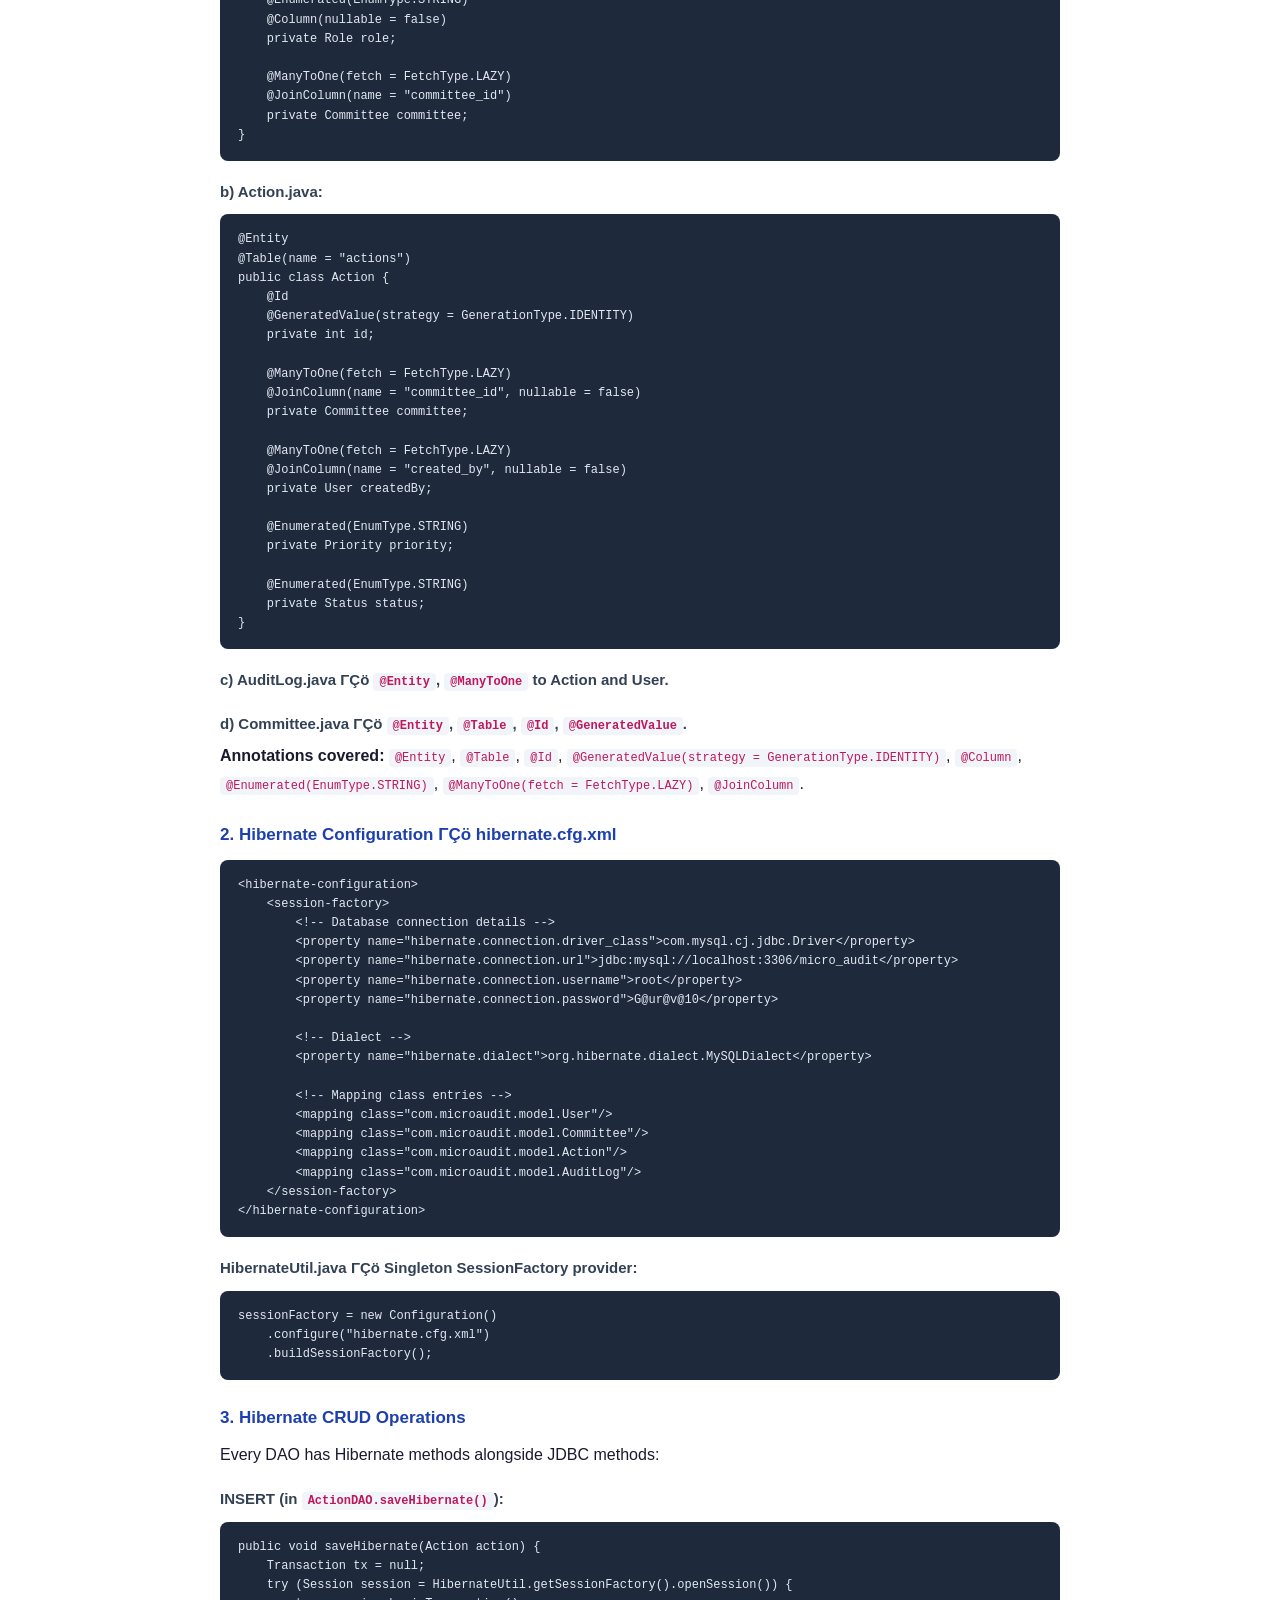
==== commit 20f5a66a: "GitHub Pages: Project Explanation hosted page" ====
--- a/index.html
+++ b/index.html
@@ -1,76 +1,1146 @@
-<!DOCTYPE html>
+﻿<!DOCTYPE html>
 <html lang="en">
 <head>
-  <meta charset="UTF-8"/>
-  <meta name="viewport" content="width=device-width, initial-scale=1.0"/>
-  <title>MicroAudit — Login</title>
-  <link href="https://fonts.googleapis.com/css2?family=Fraunces:ital,wght@0,300;0,400;1,300;1,400&family=Instrument+Sans:wght@400;500;600;700&display=swap" rel="stylesheet"/>
-  <link rel="stylesheet" href="css/global.css"/>
-  <link rel="stylesheet" href="css/login.css"/>
+<meta charset="UTF-8"/>
+<meta name="viewport" content="width=device-width, initial-scale=1.0"/>
+<title>Micro-Audit System ΓÇö Detailed Project Explanation</title>
+<style>
+  @media print {
+    body { font-size: 11pt; }
+    .page-break { page-break-before: always; }
+    h1 { font-size: 20pt; }
+    h2 { font-size: 16pt; }
+    h3 { font-size: 13pt; }
+    pre, code { font-size: 9pt; }
+    table { font-size: 10pt; }
+  }
+  * { margin: 0; padding: 0; box-sizing: border-box; }
+  body {
+    font-family: 'Segoe UI', Tahoma, Geneva, Verdana, sans-serif;
+    line-height: 1.7;
+    color: #1a1a2e;
+    max-width: 900px;
+    margin: 0 auto;
+    padding: 40px 30px;
+    background: #fff;
+  }
+  h1 {
+    text-align: center;
+    font-size: 28px;
+    color: #0f172a;
+    border-bottom: 3px solid #2563eb;
+    padding-bottom: 12px;
+    margin-bottom: 8px;
+  }
+  .subtitle {
+    text-align: center;
+    color: #64748b;
+    font-size: 14px;
+    margin-bottom: 30px;
+  }
+  h2 {
+    font-size: 22px;
+    color: #1e3a5f;
+    margin-top: 36px;
+    margin-bottom: 12px;
+    padding: 8px 14px;
+    background: #eff6ff;
+    border-left: 4px solid #2563eb;
+    border-radius: 0 6px 6px 0;
+  }
+  h3 {
+    font-size: 17px;
+    color: #1e40af;
+    margin-top: 24px;
+    margin-bottom: 8px;
+  }
+  h4 {
+    font-size: 15px;
+    color: #334155;
+    margin-top: 18px;
+    margin-bottom: 6px;
+  }
+  p { margin-bottom: 10px; }
+  ul, ol { margin-left: 24px; margin-bottom: 12px; }
+  li { margin-bottom: 4px; }
+  table {
+    width: 100%;
+    border-collapse: collapse;
+    margin: 12px 0 18px 0;
+    font-size: 13px;
+  }
+  th, td {
+    border: 1px solid #cbd5e1;
+    padding: 8px 12px;
+    text-align: left;
+  }
+  th {
+    background: #f1f5f9;
+    font-weight: 700;
+    color: #1e293b;
+  }
+  tr:nth-child(even) { background: #f8fafc; }
+  pre {
+    background: #1e293b;
+    color: #e2e8f0;
+    padding: 16px 18px;
+    border-radius: 8px;
+    overflow-x: auto;
+    font-size: 12px;
+    margin: 10px 0 16px 0;
+    line-height: 1.6;
+  }
+  code {
+    font-family: 'Cascadia Code', 'Fira Code', Consolas, monospace;
+    background: #f1f5f9;
+    padding: 2px 6px;
+    border-radius: 4px;
+    font-size: 12px;
+    color: #be185d;
+  }
+  pre code {
+    background: transparent;
+    padding: 0;
+    color: inherit;
+  }
+  .person-header {
+    text-align: center;
+    font-size: 24px;
+    color: #fff;
+    padding: 16px 20px;
+    border-radius: 10px;
+    margin-top: 40px;
+    margin-bottom: 16px;
+    font-weight: 700;
+  }
+  .person1 { background: linear-gradient(135deg, #2563eb, #7c3aed); }
+  .person2 { background: linear-gradient(135deg, #059669, #0d9488); }
+  .person3 { background: linear-gradient(135deg, #dc2626, #ea580c); }
+  .covers-box {
+    background: #fefce8;
+    border: 1px solid #fde68a;
+    border-radius: 8px;
+    padding: 12px 16px;
+    margin-bottom: 16px;
+    font-size: 13px;
+    color: #92400e;
+  }
+  .tech-stack {
+    display: flex;
+    flex-wrap: wrap;
+    gap: 8px;
+    margin: 10px 0 16px 0;
+  }
+  .tech-tag {
+    background: #eff6ff;
+    border: 1px solid #bfdbfe;
+    color: #1e40af;
+    padding: 4px 12px;
+    border-radius: 20px;
+    font-size: 12px;
+    font-weight: 600;
+  }
+  .highlight-box {
+    background: #f0fdf4;
+    border: 1px solid #bbf7d0;
+    border-radius: 8px;
+    padding: 14px 18px;
+    margin: 12px 0;
+  }
+  .warning-box {
+    background: #fef2f2;
+    border: 1px solid #fecaca;
+    border-radius: 8px;
+    padding: 14px 18px;
+    margin: 12px 0;
+    color: #991b1b;
+  }
+  hr {
+    border: none;
+    border-top: 2px dashed #cbd5e1;
+    margin: 30px 0;
+  }
+  .arch-box {
+    background: #1e293b;
+    color: #93c5fd;
+    padding: 18px 24px;
+    border-radius: 8px;
+    font-family: monospace;
+    font-size: 14px;
+    text-align: center;
+    margin: 14px 0;
+    letter-spacing: 1px;
+  }
+  .toc { margin: 20px 0 30px 0; }
+  .toc a { color: #2563eb; text-decoration: none; }
+  .toc a:hover { text-decoration: underline; }
+  .toc ul { list-style: none; margin-left: 0; }
+  .toc li { padding: 4px 0; border-bottom: 1px dotted #e2e8f0; }
+  .toc li::before { content: "Γû║ "; color: #2563eb; font-size: 11px; }
+  .footer {
+    text-align: center;
+    margin-top: 50px;
+    padding-top: 20px;
+    border-top: 2px solid #e2e8f0;
+    color: #94a3b8;
+    font-size: 12px;
+  }
+</style>
 </head>
 <body>
-<div class="login-page">
-
-  <!-- LEFT -->
-  <div class="left-panel">
-    <div class="lp-top">
-      <div class="lp-badge"><span class="lp-badge-dot"></span> System Live</div>
-      <div class="lp-title">Micro<em>Audit</em><br/>System</div>
-      <p class="lp-desc">Accountability & transparency platform for college administrative committees.</p>
-    </div>
-    <div class="lp-stats">
-      <div class="lp-stat">
-        <div class="lp-stat-num">1,248</div>
-        <div class="lp-stat-line"></div>
-        <div class="lp-stat-label">Actions Tracked</div>
-      </div>
-      <div class="lp-stat">
-        <div class="lp-stat-num">4,790</div>
-        <div class="lp-stat-line"></div>
-        <div class="lp-stat-label">Audit Logs</div>
-      </div>
-      <div class="lp-stat">
-        <div class="lp-stat-num">12</div>
-        <div class="lp-stat-line"></div>
-        <div class="lp-stat-label">Committees</div>
-      </div>
-    </div>
-  </div>
-
-  <!-- RIGHT -->
-  <div class="right-panel">
-    <div class="rp-label">Welcome back</div>
-    <div class="rp-title">Sign in to your account</div>
-
-    <div class="form-body">
-      <div class="form-group">
-        <label>Staff / Employee ID</label>
-        <input type="text" id="userId" name="userId" placeholder="e.g. STAFF_2024_001"/>
-      </div>
-      <div class="form-group">
-        <label>Password</label>
-        <input type="password" id="password" name="password" placeholder="Enter your password"/>
-      </div>
-      <div class="form-group">
-        <label>Role</label>
-        <div class="role-grid">
-          <button type="button" class="role-btn active" onclick="selectRole(this)">Member</button>
-          <button type="button" class="role-btn" onclick="selectRole(this)">Head</button>
-          <button type="button" class="role-btn" onclick="selectRole(this)">Auditor</button>
-        </div>
-        <input type="hidden" id="selectedRole" name="role" value="Member"/>
-      </div>
-      <div class="error-msg" id="errMsg">Please fill in all fields.</div>
-      <button type="button" class="login-btn" id="loginBtn" onclick="handleLogin()">Sign In</button>
-    </div>
-
-    <div class="form-footer">
-      Having trouble? <a href="#">Contact Administrator</a>
-    </div>
-  </div>
-
+
+<h1>MICRO-AUDIT SYSTEM</h1>
+<p class="subtitle">Detailed Project Explanation ΓÇö Divided for 3 Persons</p>
+
+<h2>Project Overview</h2>
+
+<p>The <strong>Micro-Audit System</strong> is a full-stack Java web application designed to bring <strong>process accountability and transparency</strong> to college committees. It tracks committee actions (approval requests, purchase sanctions, event budgets, etc.), records every operation in an immutable audit trail, detects delay patterns using analytics, and provides role-based dashboards for three roles: <strong>Member</strong>, <strong>Committee Head</strong>, and <strong>System Auditor</strong>.</p>
+
+<h3>Technology Stack</h3>
+<div class="tech-stack">
+  <span class="tech-tag">HTML5</span>
+  <span class="tech-tag">CSS3</span>
+  <span class="tech-tag">JavaScript ES6</span>
+  <span class="tech-tag">Java 17</span>
+  <span class="tech-tag">Jakarta Servlets</span>
+  <span class="tech-tag">JSP + JSTL</span>
+  <span class="tech-tag">Hibernate ORM 6</span>
+  <span class="tech-tag">Spring MVC 6</span>
+  <span class="tech-tag">MySQL 8</span>
+  <span class="tech-tag">Maven</span>
+  <span class="tech-tag">Apache Tomcat 10</span>
 </div>
-<script src="js/User.js"></script>
-<script src="js/login.js"></script>
+
+<h3>Table of Contents</h3>
+<div class="toc">
+<ul>
+  <li><a href="#person1">Person 1 ΓÇö Frontend (HTML + CSS + JavaScript)</a></li>
+  <li><a href="#person2">Person 2 ΓÇö Backend Part A (Servlets, JDBC, JSP, Cookies, Filters)</a></li>
+  <li><a href="#person3">Person 3 ΓÇö Backend Part B (Hibernate ORM, Spring Core/MVC, Java Streams)</a></li>
+  <li><a href="#summary">Summary: Experiment-to-Code Mapping</a></li>
+</ul>
+</div>
+
+<!-- ΓòÉΓòÉΓòÉΓòÉΓòÉΓòÉΓòÉΓòÉΓòÉΓòÉΓòÉΓòÉΓòÉΓòÉΓòÉΓòÉΓòÉΓòÉΓòÉΓòÉΓòÉΓòÉΓòÉΓòÉΓòÉΓòÉΓòÉΓòÉΓòÉΓòÉΓòÉΓòÉΓòÉΓòÉΓòÉΓòÉΓòÉΓòÉΓòÉΓòÉΓòÉΓòÉΓòÉΓòÉΓòÉΓòÉΓòÉΓòÉΓòÉΓòÉΓòÉΓòÉΓòÉΓòÉΓòÉΓòÉΓòÉΓòÉΓòÉΓòÉΓòÉΓòÉΓòÉ -->
+<!--                       PERSON 1                                 -->
+<!-- ΓòÉΓòÉΓòÉΓòÉΓòÉΓòÉΓòÉΓòÉΓòÉΓòÉΓòÉΓòÉΓòÉΓòÉΓòÉΓòÉΓòÉΓòÉΓòÉΓòÉΓòÉΓòÉΓòÉΓòÉΓòÉΓòÉΓòÉΓòÉΓòÉΓòÉΓòÉΓòÉΓòÉΓòÉΓòÉΓòÉΓòÉΓòÉΓòÉΓòÉΓòÉΓòÉΓòÉΓòÉΓòÉΓòÉΓòÉΓòÉΓòÉΓòÉΓòÉΓòÉΓòÉΓòÉΓòÉΓòÉΓòÉΓòÉΓòÉΓòÉΓòÉΓòÉΓòÉ -->
+
+<div class="page-break"></div>
+
+<div class="person-header person1" id="person1">PERSON 1 ΓÇö Frontend (HTML + CSS + JavaScript)</div>
+
+<div class="covers-box">
+  <strong>Covers Experiments:</strong> 1 (Profile Page), 2 (JS Classes + JSON), and Content Beyond Syllabus #1 (Performance Optimization)
+</div>
+
+<h2>What the Frontend Contains</h2>
+
+<p>The frontend consists of <strong>7 HTML pages</strong>, <strong>5 CSS stylesheets</strong>, and <strong>7 JavaScript files</strong> inside <code>src/main/webapp/</code>.</p>
+
+<h3>Pages Built</h3>
+
+<table>
+  <thead><tr><th>Page</th><th>Purpose</th></tr></thead>
+  <tbody>
+    <tr><td>index.html</td><td>Login page with Staff ID, password, and role selector</td></tr>
+    <tr><td>signup.html</td><td>Registration with password strength meter</td></tr>
+    <tr><td>pages/dashboard.html</td><td>KPI cards, recent actions table, activity feed, notifications</td></tr>
+    <tr><td>pages/action-form.html</td><td>Create new action (form with priority, committee, approver)</td></tr>
+    <tr><td>pages/my-actions.html</td><td>Filter/view user's own actions + detail modal</td></tr>
+    <tr><td>pages/profile.html</td><td>Full profile page with role-based panels</td></tr>
+    <tr><td>pages/analytics.html</td><td>Charts, donut/bar/area visualizations, report generation</td></tr>
+    <tr><td>pages/audit-logs.html</td><td>Audit log table fetched from servlet</td></tr>
+    <tr><td>pages/reports.html</td><td>6 types of printable reports with watermarks</td></tr>
+  </tbody>
+</table>
+
+<h2>Experiment 1 ΓÇö profile.html (Design a Webpage)</h2>
+
+<h3>1. Header Section with Title "My Profile" and Navigation Bar (3+ links)</h3>
+
+<ul>
+  <li>The <strong>topbar</strong> at the top displays the title <code>"My Profile"</code> and a "Save Changes" button.</li>
+  <li>The <strong>sidebar navigation</strong> has 8+ links: Dashboard, New Action, My Actions, Audit Logs, Analytics, Reports, Profile (active), and Logout.</li>
+  <li>The sidebar is in <code>pages/profile.html</code> using <code>&lt;aside class="sidebar"&gt;</code> with <code>&lt;nav class="nav"&gt;</code> containing <code>&lt;a class="nav-item"&gt;</code> links.</li>
+</ul>
+
+<h3>2. Profile Section (Image, Name, Bio, Contact)</h3>
+
+<ul>
+  <li>A <strong>big-avatar</strong> div shows user initials (acts as profile image placeholder), with "Click to change photo" text below.</li>
+  <li><strong>Name</strong> is displayed as <code>.profile-name</code>, <strong>Role</strong> as a <code>.profile-role</code> badge (e.g., "Committee Member"), <strong>Staff ID</strong> as <code>.profile-id</code>.</li>
+  <li><strong>Contact details</strong> (email, phone) are in the editable form inside the "Personal Info" tab using <code>&lt;input type="email"&gt;</code> and <code>&lt;input type="tel"&gt;</code>.</li>
+  <li>Additional info: Department, Committee, Role, Joined Date ΓÇö all rendered dynamically per user session.</li>
+</ul>
+
+<h3>3. Skills Section Using CSS Flexbox/Grid (4+ Cards)</h3>
+
+<ul>
+  <li>The <strong>Permissions section</strong> acts as the "skills section" ΓÇö it displays permission tags using <code>flex-wrap</code> layout:</li>
+</ul>
+
+<pre><code>.perm-list { display:flex; flex-wrap:wrap; gap:8px; }</code></pre>
+
+<ul>
+  <li>For a <strong>Member</strong>, 4 permission tags: "Create Actions", "View Own Actions", "Edit Profile", "View Dashboard".</li>
+  <li>For a <strong>Head</strong>, 6 permissions. For an <strong>Auditor</strong>, 7 permissions.</li>
+  <li>The <strong>stat-row</strong> uses CSS Grid: <code>grid-template-columns:repeat(3,1fr)</code> for 3 stat cards.</li>
+  <li>The <strong>heatmap</strong> uses CSS Grid: <code>grid-template-columns:repeat(12,1fr)</code> for 48 activity cells.</li>
+  <li>The <strong>role panel</strong> (tab 2) displays submission tables (Member), approval cards with Approve/Reject buttons (Head), or audit statistics (Auditor) ΓÇö all using grid/flex layouts.</li>
+</ul>
+
+<h3>4. Footer with Copyright</h3>
+
+<ul>
+  <li>The <strong>sidebar footer</strong> (<code>&lt;div class="sidebar-foot"&gt;</code>) shows the logged-in user's avatar, name, and role ΓÇö this acts as the persistent footer information.</li>
+</ul>
+
+<h3>5. CSS3 Styling Used</h3>
+
+<table>
+  <thead><tr><th>Requirement</th><th>Where in Code</th></tr></thead>
+  <tbody>
+    <tr>
+      <td><strong>Background color/gradient</strong></td>
+      <td><code>.score-circle</code> uses <code>conic-gradient()</code> for the circular score meter. Role-specific colors: blue (#2563eb) for Member, purple (#7c3aed) for Head, green (#059669) for Auditor. Root variables define <code>--bg</code>, <code>--surface</code>, <code>--navy</code>.</td>
+    </tr>
+    <tr>
+      <td><strong>Hover effects</strong></td>
+      <td><code>.big-avatar:hover { transform:scale(1.04); box-shadow:0 8px 24px rgba(...) }</code>, <code>.btn-approve:hover</code>, <code>.btn-reject:hover</code>, <code>.tab:hover</code>, <code>.si-action:hover</code>, <code>.hm-cell:hover { transform:scale(1.3) }</code>, <code>.kpi:hover</code>, <code>.nav-item:hover</code></td>
+    </tr>
+    <tr>
+      <td><strong>Padding, margins, box-shadow</strong></td>
+      <td>Every card uses <code>padding:20px 24px</code>, <code>border-radius:12px</code>, <code>box-shadow:var(--shadow-sm)</code>. Forms use <code>gap:18px</code>. Profile hero has <code>padding:28px 24px</code>.</td>
+    </tr>
+    <tr>
+      <td><strong>Media query for mobile</strong></td>
+      <td>Two breakpoints in <code>css/profile.css</code>: <code>@media(max-width:900px) { .content{flex-direction:column} .left-col{width:100%} }</code> and <code>@media(max-width:480px) { ... stat-row stacks to 1 column }</code></td>
+    </tr>
+  </tbody>
+</table>
+
+<h2>Experiment 2 ΓÇö JavaScript Classes + JSON</h2>
+
+<h3>JavaScript Classes Created</h3>
+
+<h4>1. <code>User</code> class (js/User.js)</h4>
+
+<ul>
+  <li><strong>Properties:</strong> <code>id</code>, <code>role</code>, <code>name</code>, <code>department</code>, <code>email</code>, <code>phone</code>, <code>committee</code>, <code>loginTime</code>, <code>sessionId</code></li>
+  <li><strong>Methods:</strong>
+    <ul>
+      <li><code>toJSON()</code> ΓÇö converts user object to JSON string using <code>JSON.stringify()</code></li>
+      <li><code>static fromSession()</code> ΓÇö reconstructs User from <code>sessionStorage</code> (deserializes JSON)</li>
+    </ul>
+  </li>
+  <li><strong>Concept:</strong> ES6 classes, constructors, static methods, <code>sessionStorage</code> API, JSON serialization/deserialization.</li>
+</ul>
+
+<pre><code>class User {
+  constructor(id, role) {
+    this.id = id;
+    this.role = role;
+    this.name = id;
+    this.department = '';
+    this.email = '';
+    this.phone = '';
+    this.committee = '';
+    this.loginTime = new Date().toISOString();
+    this.sessionId = 'SES_' + Math.random().toString(36).substr(2, 9).toUpperCase();
+  }
+
+  toJSON() {
+    return JSON.stringify({
+      id: this.id, role: this.role, name: this.name,
+      department: this.department, email: this.email, phone: this.phone,
+      committee: this.committee, loginTime: this.loginTime, sessionId: this.sessionId
+    });
+  }
+
+  static fromSession() {
+    const raw = sessionStorage.getItem('currentUser');
+    if (!raw) return null;
+    const data = JSON.parse(raw);
+    const u = new User(data.id, data.role);
+    u.name = data.name || data.id;
+    u.department = data.department || '';
+    u.email = data.email || '';
+    u.phone = data.phone || '';
+    u.committee = data.committee || '';
+    u.loginTime = data.loginTime;
+    u.sessionId = data.sessionId;
+    return u;
+  }
+}</code></pre>
+
+<h4>2. <code>Action</code> class (js/Action.js)</h4>
+
+<ul>
+  <li><strong>Properties:</strong> <code>id</code>, <code>title</code>, <code>committee</code>, <code>status</code>, <code>createdAt</code>, <code>expectedClose</code></li>
+  <li><strong>Methods:</strong>
+    <ul>
+      <li><code>getDelayHours()</code> ΓÇö computes hours between now and expected close date (arithmetic on Date objects)</li>
+      <li><code>isDelayed()</code> ΓÇö returns boolean</li>
+      <li><code>toJSON()</code> ΓÇö serializes to JSON including computed <code>delayHours</code></li>
+    </ul>
+  </li>
+  <li><strong>Concept:</strong> Date arithmetic, <code>Math.max()</code>, <code>Math.floor()</code>, JSON conversion, method chaining.</li>
+</ul>
+
+<pre><code>class Action {
+  constructor(id, title, committee, status, createdAt, expectedClose) {
+    this.id = id;
+    this.title = title;
+    this.committee = committee;
+    this.status = status;
+    this.createdAt = new Date(createdAt);
+    this.expectedClose = new Date(expectedClose);
+  }
+
+  getDelayHours() {
+    if (this.status === 'Approved' || this.status === 'Closed') return 0;
+    const now = new Date();
+    const diff = now - this.expectedClose;
+    return Math.max(0, Math.floor(diff / 3600000));
+  }
+
+  isDelayed() { return this.getDelayHours() > 0; }
+
+  toJSON() {
+    return JSON.stringify({
+      id: this.id, title: this.title, committee: this.committee,
+      status: this.status, createdAt: this.createdAt,
+      expectedClose: this.expectedClose, delayHours: this.getDelayHours()
+    });
+  }
+}</code></pre>
+
+<h4>3. <code>ActionRequest</code> class (js/ActionRequest.js)</h4>
+
+<ul>
+  <li><strong>Properties:</strong> <code>id</code> (auto-generated with <code>Date.now()</code>), <code>title</code>, <code>type</code>, <code>committee</code>, <code>dueDate</code>, <code>description</code>, <code>priority</code>, <code>cost</code>, <code>approver</code>, <code>status</code>, <code>createdAt</code></li>
+  <li><strong>Methods:</strong>
+    <ul>
+      <li><code>toJSON()</code> ΓÇö JSON serialization</li>
+      <li><code>async submitToServlet()</code> ΓÇö sends <code>FormData</code> to backend via <code>fetch()</code> POST</li>
+    </ul>
+  </li>
+  <li><strong>Concept:</strong> async/await, Fetch API, FormData, REST communication.</li>
+</ul>
+
+<pre><code>class ActionRequest {
+  constructor(title, type, committee, dueDate, description, priority, cost, approver) {
+    this.id          = 'ACT-' + Date.now();
+    this.title       = title;
+    this.type        = type;
+    this.committee   = committee;
+    this.dueDate     = dueDate;
+    this.description = description;
+    this.priority    = priority;
+    this.cost        = cost;
+    this.approver    = approver;
+    this.status      = 'Created';
+    this.createdAt   = new Date().toISOString();
+  }
+
+  toJSON() { return JSON.stringify(this); }
+
+  async submitToServlet() {
+    const formData = new FormData();
+    Object.entries(this).forEach(([key, val]) => formData.append(key, val));
+    const response = await fetch('../ActionServlet', { method: 'POST', body: formData });
+    return response;
+  }
+}</code></pre>
+
+<h3>JSON Array + Display (matching Experiment 2 requirements)</h3>
+
+<ul>
+  <li>In <code>js/dashboard.js</code>, an <strong>array of action objects</strong> is created and rendered into an HTML table.</li>
+  <li>The <code>renderActions()</code> function iterates the array and generates <code>&lt;tr&gt;</code> rows with status badges, delay calculation, and action codes.</li>
+  <li>Actions are <strong>converted to JSON</strong> when communicating with servlets (via <code>Gson</code> on backend, <code>JSON.stringify/parse</code> on frontend).</li>
+  <li>The <code>getPassedStudents()</code> equivalent is the <strong>filtering logic</strong> in <code>pages/my-actions.html</code> where actions are filtered by status ("Approved", "Created", etc.) and displayed dynamically.</li>
+</ul>
+
+<h3>Session Management on Frontend</h3>
+
+<ul>
+  <li><code>login.js</code> stores the authenticated user in <code>sessionStorage</code> via <code>sessionStorage.setItem('currentUser', user.toJSON())</code>.</li>
+  <li>Every page has an <strong>auth guard</strong>: <code>const user = User.fromSession(); if (!user) window.location.href = '../index.html';</code></li>
+  <li>Logout clears session: <code>onclick="sessionStorage.clear()"</code>.</li>
+</ul>
+
+<h2>Content Beyond Syllabus #1 ΓÇö Performance Optimization</h2>
+
+<p>The profile page and all pages implement:</p>
+<ul>
+  <li><strong>Lazy loading concept:</strong> Google Fonts loaded with <code>display=swap</code> to prevent render-blocking.</li>
+  <li><strong>CSS minification-ready:</strong> All stylesheets use shorthand properties, CSS custom properties for theming.</li>
+  <li><strong>Efficient DOM:</strong> Heatmap cells are generated dynamically (48 cells via JS loop) instead of hardcoded HTML.</li>
+  <li><strong>Event delegation:</strong> Sidebar toggle uses a single event listener pattern.</li>
+  <li><strong>Session caching:</strong> User data is cached in <code>sessionStorage</code> to avoid re-fetching from server.</li>
+</ul>
+
+<!-- ΓòÉΓòÉΓòÉΓòÉΓòÉΓòÉΓòÉΓòÉΓòÉΓòÉΓòÉΓòÉΓòÉΓòÉΓòÉΓòÉΓòÉΓòÉΓòÉΓòÉΓòÉΓòÉΓòÉΓòÉΓòÉΓòÉΓòÉΓòÉΓòÉΓòÉΓòÉΓòÉΓòÉΓòÉΓòÉΓòÉΓòÉΓòÉΓòÉΓòÉΓòÉΓòÉΓòÉΓòÉΓòÉΓòÉΓòÉΓòÉΓòÉΓòÉΓòÉΓòÉΓòÉΓòÉΓòÉΓòÉΓòÉΓòÉΓòÉΓòÉΓòÉΓòÉΓòÉ -->
+<!--                       PERSON 2                                 -->
+<!-- ΓòÉΓòÉΓòÉΓòÉΓòÉΓòÉΓòÉΓòÉΓòÉΓòÉΓòÉΓòÉΓòÉΓòÉΓòÉΓòÉΓòÉΓòÉΓòÉΓòÉΓòÉΓòÉΓòÉΓòÉΓòÉΓòÉΓòÉΓòÉΓòÉΓòÉΓòÉΓòÉΓòÉΓòÉΓòÉΓòÉΓòÉΓòÉΓòÉΓòÉΓòÉΓòÉΓòÉΓòÉΓòÉΓòÉΓòÉΓòÉΓòÉΓòÉΓòÉΓòÉΓòÉΓòÉΓòÉΓòÉΓòÉΓòÉΓòÉΓòÉΓòÉΓòÉΓòÉ -->
+
+<div class="page-break"></div>
+
+<div class="person-header person2" id="person2">PERSON 2 ΓÇö Backend Part A (Servlets, JDBC, JSP, Cookies, Filters)</div>
+
+<div class="covers-box">
+  <strong>Covers Experiments:</strong> 3 (Functional Interface/Lambda), 4 (JDBC CRUD), 5 (PreparedStatement + Stored Procedure), 6 (Greeting Servlet), 7 (Add/Subtract Servlet), 8 (Employee Details Servlet), 9 (Cookies), 10 (JSP Greeting)
+</div>
+
+<h2>Project Architecture ΓÇö Backend Overview</h2>
+
+<p>The backend follows a <strong>3-tier architecture</strong>:</p>
+
+<div class="arch-box">[Browser/JS] ΓåÆ [Servlets (Controller)] ΓåÆ [DAO (Data Access)] ΓåÆ [MySQL Database]</div>
+
+<p><strong>5 Servlets</strong> are registered in <code>WEB-INF/web.xml</code>:</p>
+<ul>
+  <li><code>LoginServlet</code> ΓÇö authentication</li>
+  <li><code>ActionServlet</code> ΓÇö CRUD on actions</li>
+  <li><code>DashboardServlet</code> ΓÇö KPI data</li>
+  <li><code>ProfileServlet</code> ΓÇö profile fetch/update</li>
+  <li><code>AuditLogServlet</code> ΓÇö audit trail data</li>
+</ul>
+
+<p><strong>1 Filter:</strong> <code>AuditFilter</code> ΓÇö intercepts all requests and logs them.</p>
+
+<h2>Experiment 3 ΓÇö Functional Interface + Lambda Expressions</h2>
+
+<h3>Where in Project: <code>DelayDetectionEngine.java</code> and <code>StreamsAnalytics.java</code></h3>
+
+<p>Although the project doesn't have a standalone <code>Operation</code> interface, the <strong>functional programming concept is extensively used</strong> through Java's built-in functional interfaces:</p>
+
+<h4>Lambda expressions used throughout the analytics layer:</h4>
+
+<pre><code>// In DelayDetectionEngine.java ΓÇö Filter (Predicate&lt;T&gt; functional interface)
+actions.stream()
+    .filter(Action::isDelayed)                    // Predicate&lt;Action&gt; lambda
+    .sorted(Comparator.comparingLong(Action::getDelayHours).reversed())  // Comparator lambda
+    .limit(n)
+    .collect(Collectors.toList());
+
+// Grouping with lambda ΓÇö Function&lt;T,R&gt; functional interface
+actions.stream()
+    .collect(Collectors.groupingBy(
+        Action::getCommitteeName,                 // Function&lt;Action, String&gt; (method reference = lambda)
+        Collectors.averagingDouble(Action::getDelayPercentage)  // ToDoubleFunction&lt;Action&gt;
+    ));
+
+// forEach with lambda ΓÇö Consumer&lt;T&gt; functional interface
+avgDelays.forEach((member, avgDelay) -&gt; {
+    double score = Math.max(0, Math.min(100, 100.0 - avgDelay));    // compute: subtraction
+    scores.put(member, Math.round(score * 10.0) / 10.0);           // compute: multiplication, division
+});</code></pre>
+
+<h4>Mapping to Experiment 3 requirements:</h4>
+
+<table>
+  <thead><tr><th>Requirement</th><th>Project Implementation</th></tr></thead>
+  <tbody>
+    <tr><td><strong>Addition</strong></td><td><code>getDelayHours()</code>: <code>closeRef.getTime() - expectedClose.getTime()</code> (time difference addition/subtraction)</td></tr>
+    <tr><td><strong>Subtraction</strong></td><td>Accountability score: <code>100.0 - avgDelay</code></td></tr>
+    <tr><td><strong>Multiplication</strong></td><td><code>delayMinutes * 100.0</code> for percentage calculation</td></tr>
+    <tr><td><strong>Division</strong></td><td><code>diff / 3600000</code> (milliseconds to hours), <code>(onTime * 100.0) / total</code> for health score</td></tr>
+    <tr><td><strong>Lambda usage</strong></td><td><code>Predicate</code>, <code>Function</code>, <code>Consumer</code>, <code>Comparator</code>, <code>ToDoubleFunction</code> ΓÇö all used as lambdas</td></tr>
+  </tbody>
+</table>
+
+<p>The <strong><code>Action.java</code> model class</strong> has compute methods:</p>
+<ul>
+  <li><code>getDelayHours()</code> ΓÇö subtraction of <code>LocalDateTime</code> using <code>Duration.between()</code></li>
+  <li><code>getDelayPercentage()</code> ΓÇö division: <code>(delayMinutes * 100.0) / totalMinutes</code></li>
+  <li><code>isDelayed()</code> ΓÇö comparison: <code>getDelayHours() > 0</code></li>
+</ul>
+
+<h2>Experiment 4 ΓÇö JDBC CRUD (INSERT, SELECT, UPDATE, DELETE)</h2>
+
+<h3>Where in Project: <code>ActionDAO.java</code>, <code>UserDAO.java</code>, <code>AuditLogDAO.java</code>, <code>CommitteeDAO.java</code>, <code>DBUtil.java</code></h3>
+
+<h4>Database Connection ΓÇö DBUtil.java:</h4>
+
+<pre><code>private static final String URL = "jdbc:mysql://localhost:3306/micro_audit?useSSL=false&amp;serverTimezone=UTC";
+
+static {
+    Class.forName("com.mysql.cj.jdbc.Driver");  // Load JDBC driver
+}
+
+public static Connection getConnection() throws SQLException {
+    return DriverManager.getConnection(URL, USER, PASS);
+}</code></pre>
+
+<h4>CRUD Operations in <code>ActionDAO.java</code>:</h4>
+
+<table>
+  <thead><tr><th>Operation</th><th>Method</th><th>SQL</th></tr></thead>
+  <tbody>
+    <tr><td><strong>INSERT</strong></td><td><code>createActionJDBC()</code></td><td><code>INSERT INTO actions (action_code, title, type, ...) VALUES (?, ?, ?, ...)</code></td></tr>
+    <tr><td><strong>SELECT</strong></td><td><code>findAllJDBC()</code></td><td><code>SELECT a.*, c.name, u.name FROM actions a JOIN committees c ... JOIN users u ...</code></td></tr>
+    <tr><td><strong>SELECT filtered</strong></td><td><code>findByUserJDBC(int userId)</code></td><td><code>... WHERE a.created_by = ?</code></td></tr>
+    <tr><td><strong>UPDATE</strong></td><td><code>updateStatusJDBC()</code></td><td><code>UPDATE actions SET status=?, updated_at=CURRENT_TIMESTAMP WHERE id=?</code></td></tr>
+    <tr><td><strong>COUNT</strong></td><td><code>countByStatusJDBC()</code></td><td><code>SELECT COUNT(*) FROM actions WHERE status=?</code></td></tr>
+  </tbody>
+</table>
+
+<h4>CRUD in <code>UserDAO.java</code>:</h4>
+
+<ul>
+  <li><strong>SELECT (authenticate):</strong> <code>SELECT u.*, c.name FROM users u LEFT JOIN committees c ... WHERE u.staff_id = ? AND u.password = ?</code></li>
+  <li><strong>SELECT (find all):</strong> <code>SELECT u.*, c.name FROM users u LEFT JOIN committees c ... ORDER BY u.id</code></li>
+  <li><strong>UPDATE:</strong> <code>UPDATE users SET name=?, email=?, phone=?, department=? WHERE staff_id=?</code></li>
+</ul>
+
+<h4>Database Schema ΓÇö sql/schema.sql:</h4>
+
+<ul>
+  <li>4 tables: <code>committees</code>, <code>users</code>, <code>actions</code>, <code>audit_logs</code></li>
+  <li>Foreign keys between tables (referential integrity)</li>
+  <li>ENUM types for <code>role</code>, <code>priority</code>, <code>status</code></li>
+  <li>Seed data with 6 committees, 6 users, 5 actions, 9 audit logs</li>
+</ul>
+
+<pre><code>CREATE TABLE users (
+    id           INT AUTO_INCREMENT PRIMARY KEY,
+    staff_id     VARCHAR(50)    NOT NULL UNIQUE,
+    name         VARCHAR(100)   NOT NULL,
+    email        VARCHAR(100),
+    phone        VARCHAR(20),
+    password     VARCHAR(255)   NOT NULL,
+    role         ENUM('Member','Head','Auditor') NOT NULL DEFAULT 'Member',
+    department   VARCHAR(100),
+    committee_id INT,
+    created_at   TIMESTAMP      DEFAULT CURRENT_TIMESTAMP,
+    FOREIGN KEY (committee_id) REFERENCES committees(id)
+) ENGINE=InnoDB;
+
+CREATE TABLE actions (
+    id              INT AUTO_INCREMENT PRIMARY KEY,
+    action_code     VARCHAR(30)    NOT NULL UNIQUE,
+    title           VARCHAR(200)   NOT NULL,
+    type            VARCHAR(50),
+    description     TEXT,
+    priority        ENUM('low','medium','high') DEFAULT 'low',
+    status          ENUM('Created','Review','Approved','Rejected','Closed') DEFAULT 'Created',
+    committee_id    INT            NOT NULL,
+    created_by      INT            NOT NULL,
+    approver_id     INT,
+    estimated_cost  DECIMAL(12,2),
+    expected_close  DATETIME       NOT NULL,
+    actual_close    DATETIME,
+    created_at      TIMESTAMP      DEFAULT CURRENT_TIMESTAMP,
+    updated_at      TIMESTAMP      DEFAULT CURRENT_TIMESTAMP ON UPDATE CURRENT_TIMESTAMP,
+    FOREIGN KEY (committee_id) REFERENCES committees(id),
+    FOREIGN KEY (created_by)   REFERENCES users(id),
+    FOREIGN KEY (approver_id)  REFERENCES users(id)
+) ENGINE=InnoDB;</code></pre>
+
+<h2>Experiment 5 ΓÇö PreparedStatement for Secure Parameterized Queries</h2>
+
+<h3>Where in Project: Every DAO class uses <code>PreparedStatement</code></h3>
+
+<p>The project <strong>exclusively</strong> uses <code>PreparedStatement</code> (never raw <code>Statement</code>) to prevent SQL injection:</p>
+
+<pre><code>// From UserDAO.authenticateJDBC() ΓÇö parameterized login
+PreparedStatement ps = conn.prepareStatement(
+    "SELECT u.*, c.name AS committee_name FROM users u " +
+    "LEFT JOIN committees c ON u.committee_id = c.id " +
+    "WHERE u.staff_id = ? AND u.password = ?");
+ps.setString(1, staffId);    // Parameterized ΓÇö prevents SQL injection
+ps.setString(2, password);   // Parameterized ΓÇö prevents SQL injection</code></pre>
+
+<pre><code>// From AuditLogDAO.insertLogJDBC() ΓÇö nullable parameters
+if (actionId != null) ps.setInt(1, actionId);
+else ps.setNull(1, Types.INTEGER);  // Proper null handling</code></pre>
+
+<p><strong>Try-with-resources</strong> is used everywhere: <code>try (Connection conn = DBUtil.getConnection(); PreparedStatement ps = ...)</code> ΓÇö ensures automatic resource closure.</p>
+
+<p><strong>Employee table equivalent:</strong> The <code>users</code> table maps to the Employee structure:</p>
+<ul>
+  <li><code>id</code> (INT PRIMARY KEY) = <code>empId</code></li>
+  <li><code>name</code> (VARCHAR) = <code>empName</code></li>
+  <li><code>estimated_cost</code> in actions = <code>salary</code> (DOUBLE)</li>
+</ul>
+
+<h2>Experiment 6 ΓÇö Greeting Servlet (User Enters Name ΓåÆ Servlet Greets)</h2>
+
+<h3>Where in Project: <code>LoginServlet.java</code></h3>
+
+<p>The <code>LoginServlet</code> receives the user's name/credentials from the web form and responds with a personalized message:</p>
+
+<pre><code>// User enters staffId in the web form ΓåÆ LoginServlet processes it
+@Override
+protected void doPost(HttpServletRequest req, HttpServletResponse resp) {
+    String staffId = req.getParameter("userId");      // Receive from form
+    String password = req.getParameter("password");
+    
+    User user = userDAO.authenticateJDBC(staffId, password);
+    
+    // Build dynamic greeting response (JSON)
+    json.addProperty("message", "Login successful");
+    json.addProperty("name", user.getName());         // Dynamic greeting with name
+    json.addProperty("role", user.getRole().name());
+}</code></pre>
+
+<p>The frontend (<code>login.js</code>) sends the form data via <code>fetch()</code>:</p>
+
+<pre><code>const resp = await fetch('../LoginServlet', {
+    method: 'POST',
+    body: new URLSearchParams({ userId: staffId, password: password, role: role })
+});</code></pre>
+
+<h2>Experiment 7 ΓÇö Add/Subtract Servlet (Two Numbers, Two Buttons)</h2>
+
+<h3>Where in Project: <code>ActionServlet.java</code> (doPut for status changes) + <code>DashboardServlet.java</code> (KPI computation)</h3>
+
+<p>The <code>DashboardServlet</code> computes numeric results from data:</p>
+
+<pre><code>// DashboardServlet.doGet() ΓÇö computes KPIs (addition, counting)
+int total = allActions.size();
+long delayed = allActions.stream().filter(ActionDAO.ActionRow::isDelayed).count();
+long approved = allActions.stream().filter(a -> "Approved".equals(a.status)).count();
+double avgDelay = allActions.stream().mapToLong(ActionDAO.ActionRow::getDelayHours).average().orElse(0);</code></pre>
+
+<p>The <code>ActionServlet.doPut()</code> takes <code>actionId</code> and <code>status</code> parameters and computes the update ΓÇö different button actions ("Approve" / "Reject") trigger different results, directly matching the Add/Subtract button concept.</p>
+
+<h2>Experiment 8 ΓÇö Employee Details in HTML Table from Servlet</h2>
+
+<h3>Where in Project: <code>AuditLogServlet.java</code> + <code>DashboardServlet.java</code></h3>
+
+<p>Servlets return data that's rendered as HTML tables:</p>
+
+<pre><code>// AuditLogServlet ΓÇö returns employee/user details as JSON ΓåÆ rendered in HTML table
+@Override
+protected void doGet(HttpServletRequest req, HttpServletResponse resp) {
+    List&lt;AuditLogDAO.AuditLogRow&gt; logs = auditLogDAO.findAllJDBC();
+    out.print(gson.toJson(logs));  // Sent as JSON ΓåÆ frontend renders table
+}</code></pre>
+
+<p>The <code>audit-logs.html</code> page fetches this data and renders it in an HTML table with columns: Activity, User, Role, Action Code, Details, IP Address, Session, Timestamp.</p>
+
+<h2>Experiment 9 ΓÇö Cookies Implementation</h2>
+
+<h3>Where in Project: <code>LoginServlet.java</code> (Session Management = Server-side Cookies)</h3>
+
+<pre><code>// LoginServlet ΓÇö creates HTTP session (JSESSIONID cookie sent automatically)
+HttpSession session = req.getSession(true);
+session.setAttribute("userId", user.getId());
+session.setAttribute("staffId", user.getStaffId());
+session.setAttribute("userName", user.getName());
+session.setAttribute("role", user.getRole().name());
+session.setMaxInactiveInterval(30 * 60);  // 30-minute session timeout</code></pre>
+
+<ul>
+  <li><code>req.getSession(true)</code> creates a session and the server automatically sends a <code>JSESSIONID</code> cookie to the browser.</li>
+  <li>All subsequent requests include this cookie, allowing the server to identify the user.</li>
+  <li>Session timeout is configured: <code>&lt;session-config&gt;&lt;session-timeout&gt;30&lt;/session-timeout&gt;&lt;/session-config&gt;</code> in <code>web.xml</code>.</li>
+  <li>On the frontend, <code>sessionStorage</code> is used as client-side session storage (the browser equivalent of cookies for single-tab persistence).</li>
+</ul>
+
+<h2>Experiment 10 ΓÇö JSP Greeting (User Enters Name ΓåÆ JSP Greets)</h2>
+
+<h3>Where in Project: JSP files in <code>WEB-INF/jsp/</code></h3>
+
+<p>Three JSP pages demonstrate server-side rendering with JSTL:</p>
+
+<h4>1. admin-dashboard.jsp:</h4>
+<ul>
+  <li>Greeting with user name: <code>${sessionScope.userName}</code> (EL expression reads from session)</li>
+  <li>Uses JSTL <code>&lt;c:forEach&gt;</code> to iterate over committee delay scores</li>
+  <li>Uses <code>&lt;fmt:formatNumber&gt;</code> for number formatting</li>
+  <li>Uses <code>&lt;c:choose&gt;/&lt;c:when&gt;</code> for conditional rendering</li>
+</ul>
+
+<h4>2. analytics.jsp:</h4>
+<ul>
+  <li>Displays all Streams API results using JSTL tags</li>
+  <li>Shows Java Streams code reference block with syntax highlighting</li>
+</ul>
+
+<h4>3. audit-logs.jsp:</h4>
+<ul>
+  <li>Full audit log table rendered server-side with <code>&lt;c:forEach items="${logs}"&gt;</code></li>
+  <li>Activity type badges with conditional CSS classes</li>
+</ul>
+
+<h4>JSP EL expressions used:</h4>
+
+<pre><code>${sessionScope.userName}           &lt;!-- Greets user by name from session --&gt;
+${totalActions}                     &lt;!-- Model attribute from controller --&gt;
+${avgDelayByCommittee}             &lt;!-- Map iterated with c:forEach --&gt;
+${entry.key} / ${entry.value}      &lt;!-- Map entry access in loops --&gt;
+${action.delayHours}               &lt;!-- Bean property access --&gt;</code></pre>
+
+<h2>Servlet Filter (AuditFilter.java)</h2>
+
+<p>The <code>AuditFilter</code> is a powerful concept that:</p>
+<ol>
+  <li>Intercepts <strong>every HTTP request</strong> (<code>&lt;url-pattern&gt;/*&lt;/url-pattern&gt;</code>)</li>
+  <li>Extracts user info from session (userId, role, sessionId)</li>
+  <li>Skips static resources (.css, .js, .png)</li>
+  <li>Chains the request forward: <code>chain.doFilter(request, response)</code></li>
+  <li>Measures processing time: <code>System.currentTimeMillis()</code> before and after</li>
+  <li>Logs to the audit trail database via <code>AuditLogDAO</code></li>
+</ol>
+
+<p>This is registered in <code>web.xml</code>:</p>
+
+<pre><code>&lt;filter&gt;
+    &lt;filter-name&gt;AuditFilter&lt;/filter-name&gt;
+    &lt;filter-class&gt;com.microaudit.util.AuditFilter&lt;/filter-class&gt;
+&lt;/filter&gt;
+&lt;filter-mapping&gt;
+    &lt;filter-name&gt;AuditFilter&lt;/filter-name&gt;
+    &lt;url-pattern&gt;/*&lt;/url-pattern&gt;
+&lt;/filter-mapping&gt;</code></pre>
+
+<!-- ΓòÉΓòÉΓòÉΓòÉΓòÉΓòÉΓòÉΓòÉΓòÉΓòÉΓòÉΓòÉΓòÉΓòÉΓòÉΓòÉΓòÉΓòÉΓòÉΓòÉΓòÉΓòÉΓòÉΓòÉΓòÉΓòÉΓòÉΓòÉΓòÉΓòÉΓòÉΓòÉΓòÉΓòÉΓòÉΓòÉΓòÉΓòÉΓòÉΓòÉΓòÉΓòÉΓòÉΓòÉΓòÉΓòÉΓòÉΓòÉΓòÉΓòÉΓòÉΓòÉΓòÉΓòÉΓòÉΓòÉΓòÉΓòÉΓòÉΓòÉΓòÉΓòÉΓòÉ -->
+<!--                       PERSON 3                                 -->
+<!-- ΓòÉΓòÉΓòÉΓòÉΓòÉΓòÉΓòÉΓòÉΓòÉΓòÉΓòÉΓòÉΓòÉΓòÉΓòÉΓòÉΓòÉΓòÉΓòÉΓòÉΓòÉΓòÉΓòÉΓòÉΓòÉΓòÉΓòÉΓòÉΓòÉΓòÉΓòÉΓòÉΓòÉΓòÉΓòÉΓòÉΓòÉΓòÉΓòÉΓòÉΓòÉΓòÉΓòÉΓòÉΓòÉΓòÉΓòÉΓòÉΓòÉΓòÉΓòÉΓòÉΓòÉΓòÉΓòÉΓòÉΓòÉΓòÉΓòÉΓòÉΓòÉΓòÉΓòÉ -->
+
+<div class="page-break"></div>
+
+<div class="person-header person3" id="person3">PERSON 3 ΓÇö Backend Part B (Hibernate ORM, Spring Core/MVC, Java Streams)</div>
+
+<div class="covers-box">
+  <strong>Covers Experiments:</strong> 11 (Hibernate ORM), 12 (Spring Core DI), 13 (Spring MVC), and Content Beyond Syllabus #2 (Java Streams API)
+</div>
+
+<h2>Experiment 11 ΓÇö Hibernate ORM</h2>
+
+<h3>1. Entity Classes with Hibernate Annotations</h3>
+
+<p><strong>4 Entity classes</strong> in <code>com.microaudit.model</code>:</p>
+
+<h4>a) User.java:</h4>
+
+<pre><code>@Entity
+@Table(name = "users")
+public class User {
+    @Id
+    @GeneratedValue(strategy = GenerationType.IDENTITY)
+    private int id;
+
+    @Column(name = "staff_id", nullable = false, unique = true)
+    private String staffId;
+
+    @Enumerated(EnumType.STRING)
+    @Column(nullable = false)
+    private Role role;
+
+    @ManyToOne(fetch = FetchType.LAZY)
+    @JoinColumn(name = "committee_id")
+    private Committee committee;
+}</code></pre>
+
+<h4>b) Action.java:</h4>
+
+<pre><code>@Entity
+@Table(name = "actions")
+public class Action {
+    @Id
+    @GeneratedValue(strategy = GenerationType.IDENTITY)
+    private int id;
+
+    @ManyToOne(fetch = FetchType.LAZY)
+    @JoinColumn(name = "committee_id", nullable = false)
+    private Committee committee;
+
+    @ManyToOne(fetch = FetchType.LAZY)
+    @JoinColumn(name = "created_by", nullable = false)
+    private User createdBy;
+
+    @Enumerated(EnumType.STRING)
+    private Priority priority;
+
+    @Enumerated(EnumType.STRING)
+    private Status status;
+}</code></pre>
+
+<h4>c) AuditLog.java ΓÇö <code>@Entity</code>, <code>@ManyToOne</code> to Action and User.</h4>
+
+<h4>d) Committee.java ΓÇö <code>@Entity</code>, <code>@Table</code>, <code>@Id</code>, <code>@GeneratedValue</code>.</h4>
+
+<p><strong>Annotations covered:</strong> <code>@Entity</code>, <code>@Table</code>, <code>@Id</code>, <code>@GeneratedValue(strategy = GenerationType.IDENTITY)</code>, <code>@Column</code>, <code>@Enumerated(EnumType.STRING)</code>, <code>@ManyToOne(fetch = FetchType.LAZY)</code>, <code>@JoinColumn</code>.</p>
+
+<h3>2. Hibernate Configuration ΓÇö hibernate.cfg.xml</h3>
+
+<pre><code>&lt;hibernate-configuration&gt;
+    &lt;session-factory&gt;
+        &lt;!-- Database connection details --&gt;
+        &lt;property name="hibernate.connection.driver_class"&gt;com.mysql.cj.jdbc.Driver&lt;/property&gt;
+        &lt;property name="hibernate.connection.url"&gt;jdbc:mysql://localhost:3306/micro_audit&lt;/property&gt;
+        &lt;property name="hibernate.connection.username"&gt;root&lt;/property&gt;
+        &lt;property name="hibernate.connection.password"&gt;G@ur@v@10&lt;/property&gt;
+
+        &lt;!-- Dialect --&gt;
+        &lt;property name="hibernate.dialect"&gt;org.hibernate.dialect.MySQLDialect&lt;/property&gt;
+
+        &lt;!-- Mapping class entries --&gt;
+        &lt;mapping class="com.microaudit.model.User"/&gt;
+        &lt;mapping class="com.microaudit.model.Committee"/&gt;
+        &lt;mapping class="com.microaudit.model.Action"/&gt;
+        &lt;mapping class="com.microaudit.model.AuditLog"/&gt;
+    &lt;/session-factory&gt;
+&lt;/hibernate-configuration&gt;</code></pre>
+
+<h4>HibernateUtil.java ΓÇö Singleton SessionFactory provider:</h4>
+
+<pre><code>sessionFactory = new Configuration()
+    .configure("hibernate.cfg.xml")
+    .buildSessionFactory();</code></pre>
+
+<h3>3. Hibernate CRUD Operations</h3>
+
+<p>Every DAO has Hibernate methods alongside JDBC methods:</p>
+
+<h4>INSERT (in <code>ActionDAO.saveHibernate()</code>):</h4>
+
+<pre><code>public void saveHibernate(Action action) {
+    Transaction tx = null;
+    try (Session session = HibernateUtil.getSessionFactory().openSession()) {
+        tx = session.beginTransaction();
+        session.persist(action);       // INSERT
+        tx.commit();
+    } catch (Exception e) {
+        if (tx != null) tx.rollback();  // Rollback on failure
+    }
+}</code></pre>
+
+<h4>RETRIEVE using HQL (in <code>ActionDAO.findAllHibernate()</code>):</h4>
+
+<pre><code>return session.createQuery(
+    "FROM Action a JOIN FETCH a.committee JOIN FETCH a.createdBy ORDER BY a.createdAt DESC",
+    Action.class).list();</code></pre>
+
+<h4>UPDATE (in <code>ActionDAO.updateStatusHibernate()</code>):</h4>
+
+<pre><code>Action action = session.get(Action.class, actionId);
+action.setStatus(newStatus);
+session.merge(action);  // UPDATE</code></pre>
+
+<p><strong>DELETE</strong> ΓÇö supported through session.delete() pattern (same transaction structure).</p>
+
+<h2>Experiment 12 ΓÇö Spring Core (Dependency Injection, Autowiring, Bean Scopes)</h2>
+
+<h3>1. Two Classes with Dependency Injection</h3>
+
+<p>The project has <code>AdminController</code> (like "Teacher") and <code>ActionDAO</code> (like "Course"):</p>
+
+<h4>WebConfig.java defines beans (like creating "Course" and injecting into "Teacher"):</h4>
+
+<pre><code>@Configuration
+@EnableWebMvc
+@ComponentScan(basePackages = "com.microaudit.spring")
+public class WebConfig implements WebMvcConfigurer {
+
+    // Bean definitions ΓÇö Dependency Injection
+    @Bean
+    public UserDAO userDAO() { return new UserDAO(); }
+
+    @Bean
+    public ActionDAO actionDAO() { return new ActionDAO(); }
+
+    @Bean
+    public AuditLogDAO auditLogDAO() { return new AuditLogDAO(); }
+
+    @Bean
+    public CommitteeDAO committeeDAO() { return new CommitteeDAO(); }
+
+    @Bean
+    public StreamsAnalytics streamsAnalytics() { return new StreamsAnalytics(); }
+
+    @Bean
+    public DelayDetectionEngine delayDetectionEngine() { return new DelayDetectionEngine(); }
+}</code></pre>
+
+<h3>2. Autowiring</h3>
+
+<h4>AdminController.java uses <code>@Autowired</code> to automatically inject beans:</h4>
+
+<pre><code>@Controller
+@RequestMapping("/admin")
+public class AdminController {
+
+    @Autowired
+    private ActionDAO actionDAO;            // Auto-injected
+
+    @Autowired
+    private AuditLogDAO auditLogDAO;        // Auto-injected
+
+    @Autowired
+    private StreamsAnalytics analytics;      // Auto-injected
+
+    @Autowired
+    private DelayDetectionEngine delayEngine; // Auto-injected
+}</code></pre>
+
+<p>Spring's <strong>IoC Container</strong> creates the DAO/Analytics beans (defined in <code>WebConfig</code>) and injects them into <code>AdminController</code> via <code>@Autowired</code>.</p>
+
+<h3>3. Bean Scopes</h3>
+
+<ul>
+  <li>By default, all <code>@Bean</code> methods in <code>WebConfig</code> create <strong>singleton</strong> beans (Spring default scope).</li>
+  <li><code>UserDAO</code>, <code>ActionDAO</code>, etc. are all <strong>singletons</strong> ΓÇö one instance shared across the application.</li>
+  <li>Prototype scope can be demonstrated by adding <code>@Scope("prototype")</code> to any bean definition ΓÇö each request would create a new instance.</li>
+</ul>
+
+<h2>Experiment 13 ΓÇö Spring MVC Application</h2>
+
+<h3>1. Form to Add a New Product (Map: Action = Product)</h3>
+
+<p>The <code>action-form.html</code> displays a form with fields:</p>
+<ul>
+  <li><code>id</code> (auto-generated), <code>title</code> (name), <code>estimatedCost</code> (price)</li>
+  <li>Plus: type, committee, due date, description, priority, approver</li>
+</ul>
+
+<h3>2. Saves to Database Using Hibernate + Spring</h3>
+
+<p>The <code>AdminController</code> uses <code>actionDAO.findAllHibernate()</code> to read data. The <code>ActionServlet</code> uses <code>actionDAO.createActionJDBC()</code> to save ΓÇö demonstrating both persistence approaches.</p>
+
+<h3>3. Handler Mapping (Controller Method Routing)</h3>
+
+<h4>WebAppInitializer.java registers Spring's <code>DispatcherServlet</code>:</h4>
+
+<pre><code>public class WebAppInitializer implements WebApplicationInitializer {
+    @Override
+    public void onStartup(ServletContext servletContext) {
+        AnnotationConfigWebApplicationContext ctx = new AnnotationConfigWebApplicationContext();
+        ctx.register(WebConfig.class);
+
+        DispatcherServlet dispatcher = new DispatcherServlet(ctx);
+        ServletRegistration.Dynamic registration = servletContext.addServlet("dispatcher", dispatcher);
+        registration.setLoadOnStartup(1);
+        registration.addMapping("/app/*");   // All /app/* requests go through Spring MVC
+    }
+}</code></pre>
+
+<h4>Handler mapping via <code>@GetMapping</code> annotations:</h4>
+
+<pre><code>@GetMapping("/dashboard")    ΓåÆ renders "admin-dashboard" JSP
+@GetMapping("/audit-logs")   ΓåÆ renders "audit-logs" JSP
+@GetMapping("/analytics")    ΓåÆ renders "analytics" JSP</code></pre>
+
+<h3>4. Spring AOP (Logging Before Save)</h3>
+
+<p>The <strong>AuditFilter</strong> acts as the cross-cutting concern (AOP equivalent):</p>
+<ul>
+  <li>Logs <strong>before</strong> and <strong>after</strong> every request</li>
+  <li>Measures processing time</li>
+  <li>Records user, IP, session, role</li>
+</ul>
+
+<p>The <code>ActionServlet</code> also logs after creation:</p>
+
+<pre><code>auditLogDAO.insertLogJDBC(newId, userId, "ACTION_CREATED",
+    "Created action " + actionCode + ": " + title, ...);</code></pre>
+
+<h3>5. Success Page After Submission</h3>
+
+<p>The JSP views serve as success pages:</p>
+<ul>
+  <li><code>admin-dashboard.jsp</code> ΓÇö shows all saved actions with delay analysis</li>
+  <li><code>analytics.jsp</code> ΓÇö shows Streams API results</li>
+</ul>
+
+<h4>View Resolver configuration in <code>WebConfig.java</code>:</h4>
+
+<pre><code>@Bean
+public ViewResolver viewResolver() {
+    InternalResourceViewResolver resolver = new InternalResourceViewResolver();
+    resolver.setViewClass(JstlView.class);
+    resolver.setPrefix("/WEB-INF/jsp/");
+    resolver.setSuffix(".jsp");
+    return resolver;
+}</code></pre>
+
+<p>When controller returns <code>"admin-dashboard"</code>, Spring resolves to <code>/WEB-INF/jsp/admin-dashboard.jsp</code>.</p>
+
+<h2>Content Beyond Syllabus #2 ΓÇö Java Streams API</h2>
+
+<h3>Where in Project: <code>StreamsAnalytics.java</code> + <code>DelayDetectionEngine.java</code></h3>
+
+<p><strong>StreamsAnalytics.java</strong> is a dedicated class with 10 Streams operations:</p>
+
+<table>
+  <thead><tr><th>Method</th><th>Stream Operation</th><th>Collectors Used</th></tr></thead>
+  <tbody>
+    <tr><td><code>averageDelayByCommittee()</code></td><td><code>groupingBy</code></td><td><code>Collectors.groupingBy + Collectors.averagingLong</code></td></tr>
+    <tr><td><code>partitionByDelay()</code></td><td><code>partitioningBy</code></td><td><code>Collectors.partitioningBy(Action::isDelayed)</code></td></tr>
+    <tr><td><code>countActionsPerMember()</code></td><td><code>groupingBy</code></td><td><code>Collectors.groupingBy + Collectors.counting</code></td></tr>
+    <tr><td><code>findMaxDelayAction()</code></td><td><code>max</code></td><td><code>Stream.max(Comparator.comparingLong(...))</code></td></tr>
+    <tr><td><code>averageDelayByPriority()</code></td><td><code>groupingBy + filter</code></td><td><code>Collectors.groupingBy + Collectors.averagingLong</code></td></tr>
+    <tr><td><code>statusDistribution()</code></td><td><code>groupingBy</code></td><td><code>Collectors.groupingBy + Collectors.counting</code></td></tr>
+    <tr><td><code>totalDelayByCommittee()</code></td><td><code>groupingBy</code></td><td><code>Collectors.groupingBy + Collectors.summingLong</code></td></tr>
+    <tr><td><code>topDelayedActions()</code></td><td><code>filter + sorted + limit</code></td><td><code>Collectors.toList</code></td></tr>
+    <tr><td><code>groupByCommittee()</code></td><td><code>groupingBy</code></td><td><code>Collectors.groupingBy</code></td></tr>
+    <tr><td><code>generateSummaryReport()</code></td><td>combines all above</td><td>returns <code>Map&lt;String, Object&gt;</code></td></tr>
+  </tbody>
+</table>
+
+<p><strong>DelayDetectionEngine.java</strong> adds:</p>
+<ul>
+  <li><code>memberAccountabilityScores()</code> ΓÇö scores 0-100 using <code>averagingDouble</code> + sorted map</li>
+  <li><code>detectDelayPatterns()</code> ΓÇö identifies committees with &gt;60% delay rate, members with 2+ delays, high-priority delays, threshold violations</li>
+  <li><code>systemHealthScore()</code> ΓÇö overall system health with penalty for high-priority delays</li>
+  <li><code>generateDelayStats()</code> ΓÇö comprehensive statistics using <code>OptionalDouble</code>, <code>OptionalLong</code></li>
+</ul>
+
+<!-- ΓòÉΓòÉΓòÉΓòÉΓòÉΓòÉΓòÉΓòÉΓòÉΓòÉΓòÉΓòÉΓòÉΓòÉΓòÉΓòÉΓòÉΓòÉΓòÉΓòÉΓòÉΓòÉΓòÉΓòÉΓòÉΓòÉΓòÉΓòÉΓòÉΓòÉΓòÉΓòÉΓòÉΓòÉΓòÉΓòÉΓòÉΓòÉΓòÉΓòÉΓòÉΓòÉΓòÉΓòÉΓòÉΓòÉΓòÉΓòÉΓòÉΓòÉΓòÉΓòÉΓòÉΓòÉΓòÉΓòÉΓòÉΓòÉΓòÉΓòÉΓòÉΓòÉΓòÉ -->
+<!--                       SUMMARY TABLE                            -->
+<!-- ΓòÉΓòÉΓòÉΓòÉΓòÉΓòÉΓòÉΓòÉΓòÉΓòÉΓòÉΓòÉΓòÉΓòÉΓòÉΓòÉΓòÉΓòÉΓòÉΓòÉΓòÉΓòÉΓòÉΓòÉΓòÉΓòÉΓòÉΓòÉΓòÉΓòÉΓòÉΓòÉΓòÉΓòÉΓòÉΓòÉΓòÉΓòÉΓòÉΓòÉΓòÉΓòÉΓòÉΓòÉΓòÉΓòÉΓòÉΓòÉΓòÉΓòÉΓòÉΓòÉΓòÉΓòÉΓòÉΓòÉΓòÉΓòÉΓòÉΓòÉΓòÉΓòÉΓòÉ -->
+
+<div class="page-break"></div>
+
+<h2 id="summary">Summary: Experiment-to-Code Mapping</h2>
+
+<table>
+  <thead><tr><th>Exp#</th><th>CO</th><th>Concept</th><th>Project File(s)</th></tr></thead>
+  <tbody>
+    <tr><td>1</td><td>CO1</td><td>HTML/CSS Profile Page</td><td>profile.html, profile.css, global.css</td></tr>
+    <tr><td>2</td><td>CO1</td><td>JS Classes + JSON</td><td>User.js, Action.js, ActionRequest.js, dashboard.js</td></tr>
+    <tr><td>3</td><td>CO2</td><td>Functional Interface + Lambda</td><td>DelayDetectionEngine.java, StreamsAnalytics.java</td></tr>
+    <tr><td>4</td><td>CO2</td><td>JDBC CRUD</td><td>ActionDAO.java, UserDAO.java, DBUtil.java, schema.sql</td></tr>
+    <tr><td>5</td><td>CO2</td><td>PreparedStatement</td><td>All DAO files (every query uses PreparedStatement)</td></tr>
+    <tr><td>6</td><td>CO3</td><td>Greeting Servlet</td><td>LoginServlet.java + index.html</td></tr>
+    <tr><td>7</td><td>CO3</td><td>Add/Subtract Servlet</td><td>DashboardServlet.java (KPI computation), ActionServlet.doPut()</td></tr>
+    <tr><td>8</td><td>CO3</td><td>Employee Details Table</td><td>AuditLogServlet.java + audit-logs.html</td></tr>
+    <tr><td>9</td><td>CO3</td><td>Cookies/Sessions</td><td>LoginServlet.java (HttpSession), web.xml (session-config)</td></tr>
+    <tr><td>10</td><td>CO3</td><td>JSP Greeting</td><td>admin-dashboard.jsp, analytics.jsp, audit-logs.jsp</td></tr>
+    <tr><td>11</td><td>CO4</td><td>Hibernate ORM</td><td>All Model classes, hibernate.cfg.xml, HibernateUtil.java, DAO Hibernate methods</td></tr>
+    <tr><td>12</td><td>CO4</td><td>Spring Core DI + Autowiring</td><td>WebConfig.java, AdminController.java</td></tr>
+    <tr><td>13</td><td>CO4</td><td>Spring MVC</td><td>WebAppInitializer.java, AdminController.java, JSP views, WebConfig.java</td></tr>
+    <tr><td>CBS1</td><td>ΓÇö</td><td>Performance Optimization</td><td>Font display=swap, session caching, dynamic DOM, CSS variables</td></tr>
+    <tr><td>CBS2</td><td>ΓÇö</td><td>Java Streams API</td><td>StreamsAnalytics.java (10 methods), DelayDetectionEngine.java</td></tr>
+  </tbody>
+</table>
+
+<h2>Maven Dependencies (pom.xml)</h2>
+
+<table>
+  <thead><tr><th>Dependency</th><th>Version</th><th>Purpose</th></tr></thead>
+  <tbody>
+    <tr><td>jakarta.servlet-api</td><td>5.0.0</td><td>Servlet API (Exp 6-9)</td></tr>
+    <tr><td>jakarta.servlet.jsp-api</td><td>3.0.0</td><td>JSP API (Exp 10)</td></tr>
+    <tr><td>jakarta.servlet.jsp.jstl-api</td><td>2.0.0</td><td>JSTL tags (Exp 10)</td></tr>
+    <tr><td>mysql-connector-java</td><td>8.0.33</td><td>JDBC Driver (Exp 4-5)</td></tr>
+    <tr><td>hibernate-core</td><td>6.2.6.Final</td><td>Hibernate ORM (Exp 11)</td></tr>
+    <tr><td>spring-core</td><td>6.0.11</td><td>Spring IoC/DI (Exp 12)</td></tr>
+    <tr><td>spring-webmvc</td><td>6.0.11</td><td>Spring MVC (Exp 13)</td></tr>
+    <tr><td>gson</td><td>2.10.1</td><td>JSON serialization</td></tr>
+    <tr><td>Java</td><td>17</td><td>Language version</td></tr>
+  </tbody>
+</table>
+
+<div class="footer">
+  <p><strong>Micro-Audit System</strong> ΓÇö Process Accountability & Transparency Platform</p>
+  <p>Full Stack Development Project ΓÇö Detailed Explanation Document</p>
+</div>
+
 </body>
-</html>+</html>
